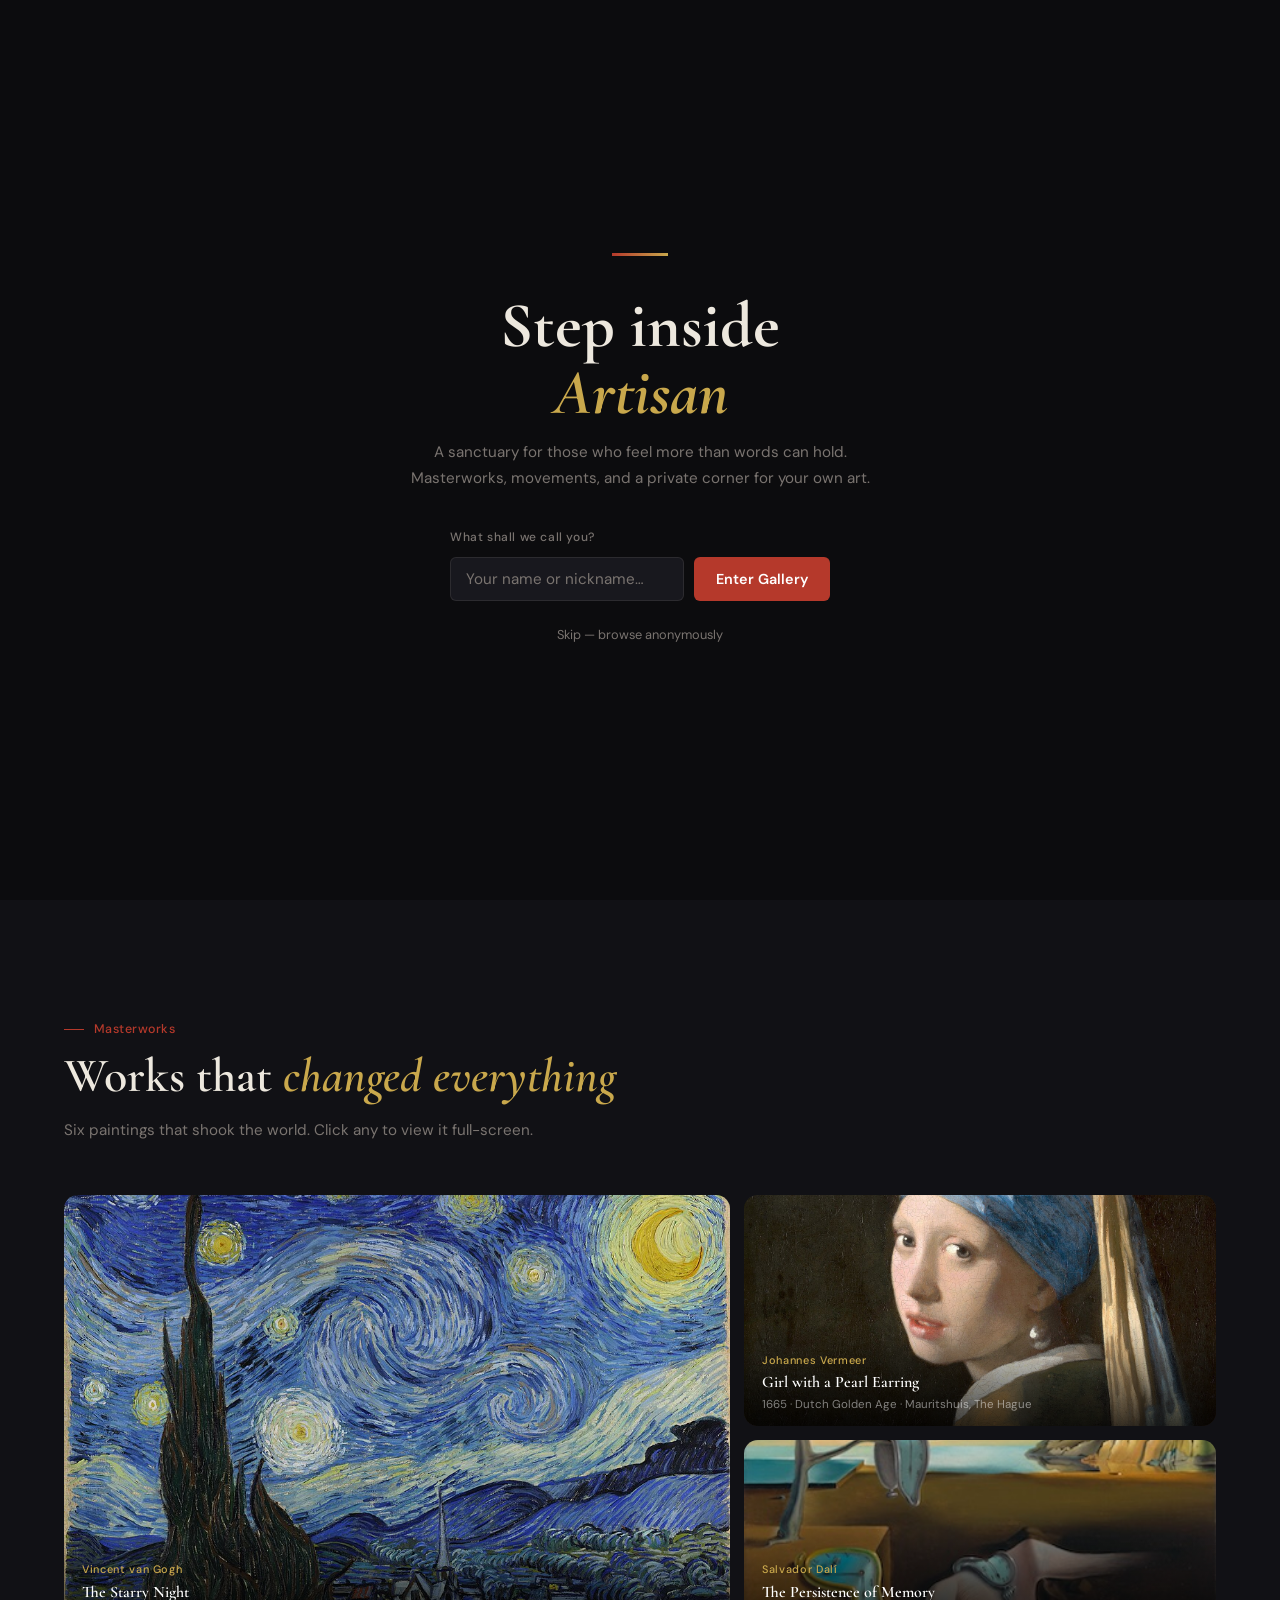
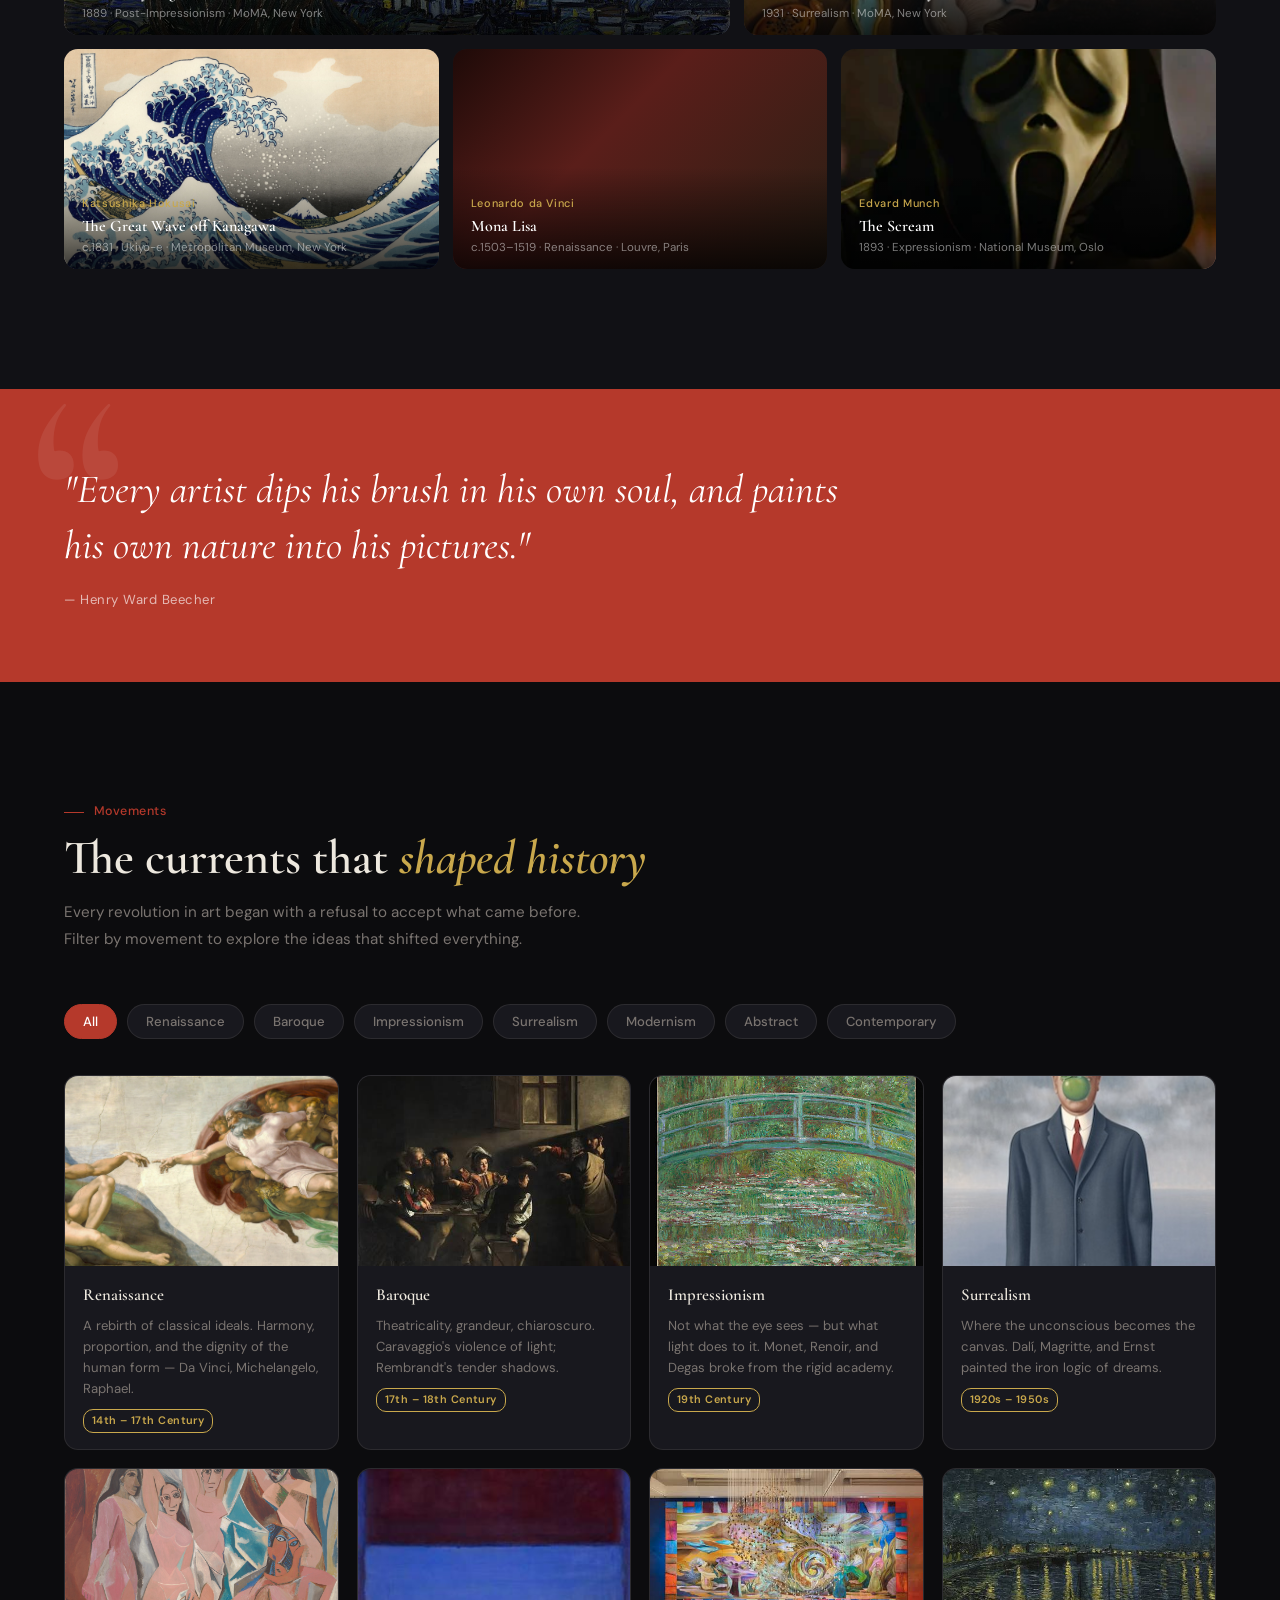
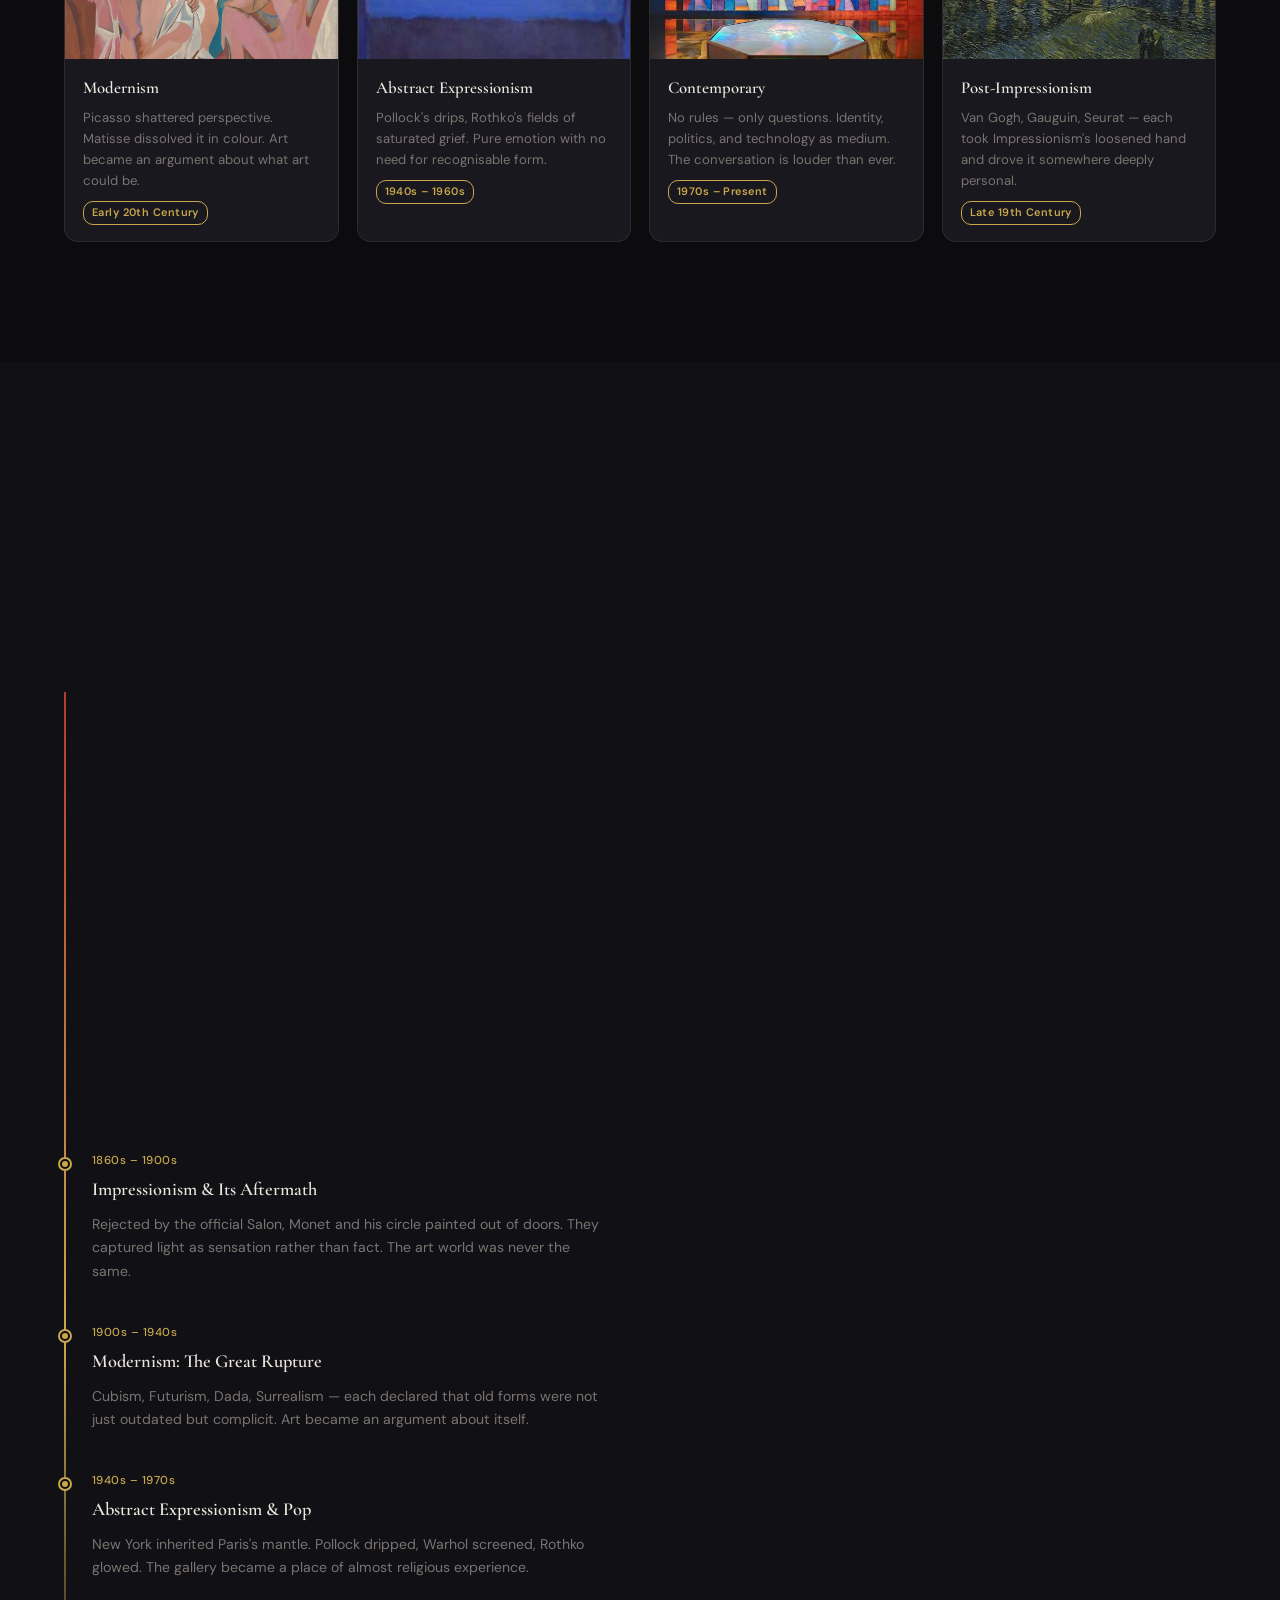
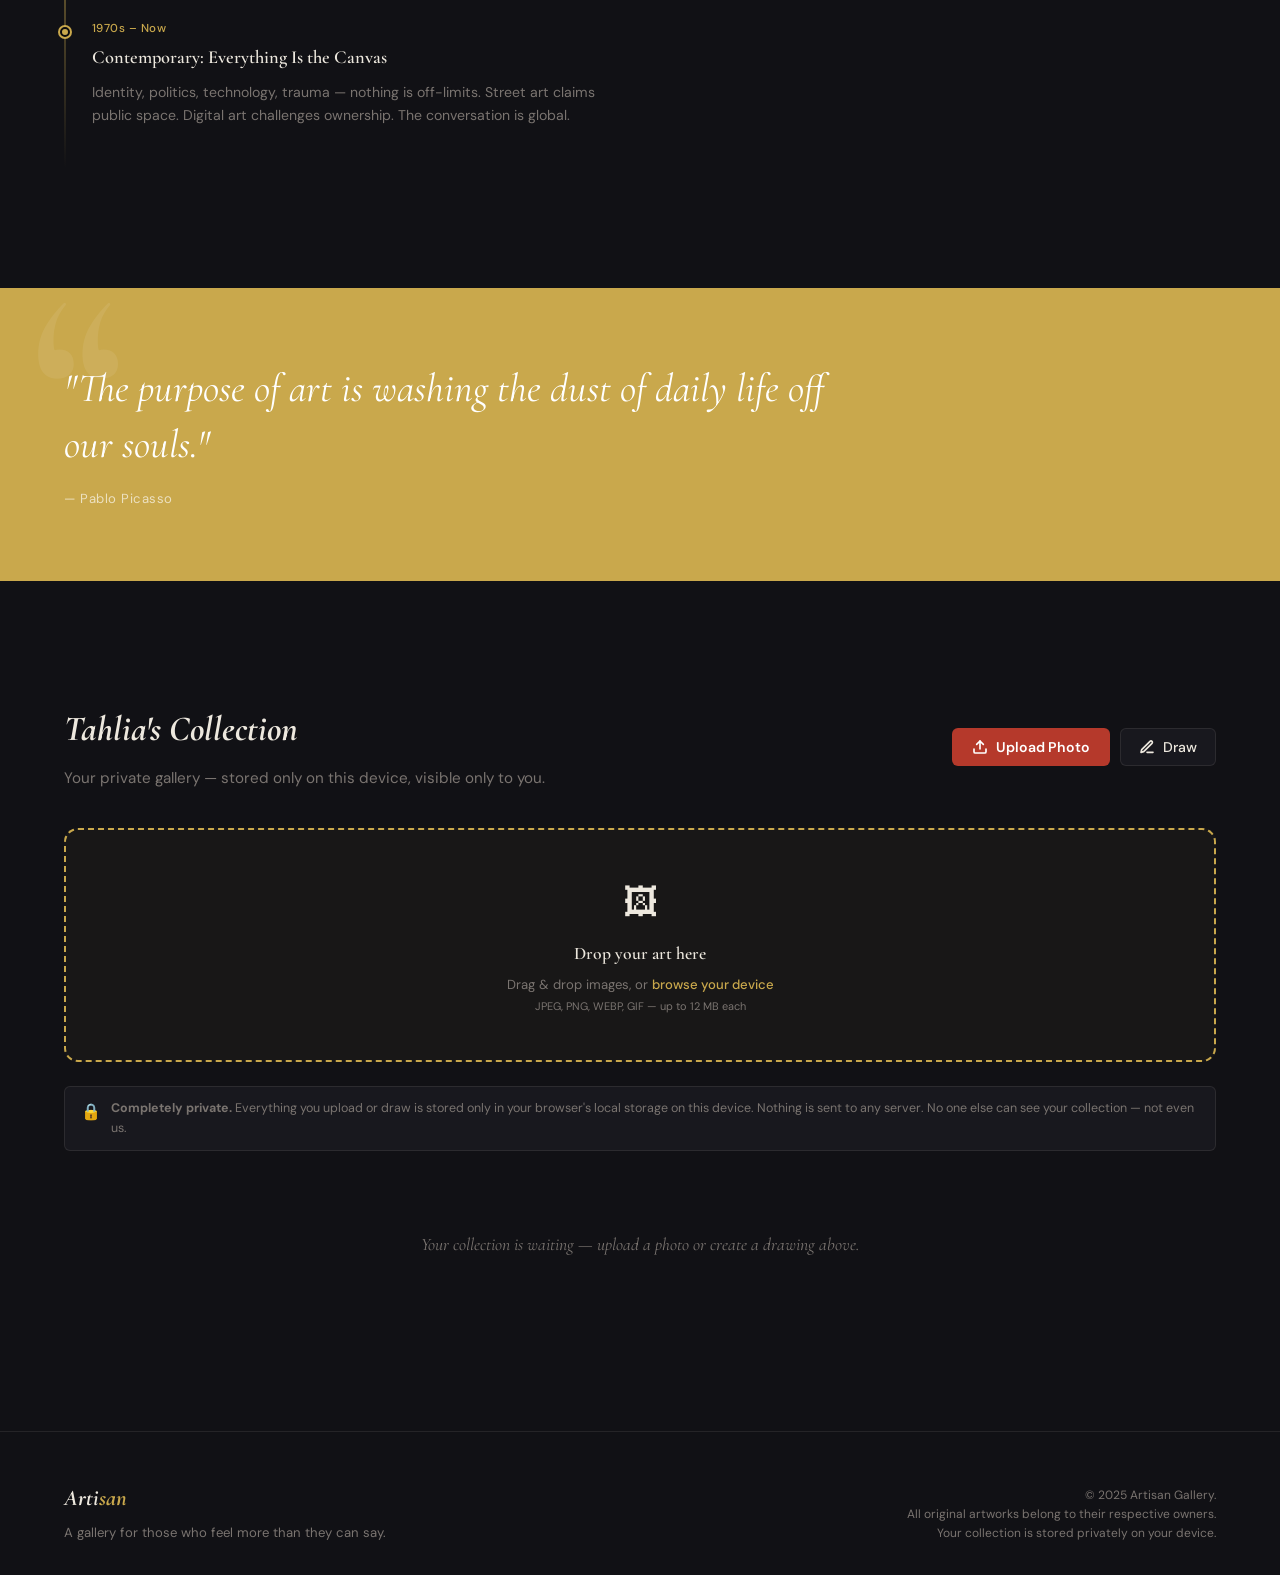
==== pages/art_page.html @ f43aa40f "Initial commit" ====
<!DOCTYPE html>
<html lang="en">
<head>
  <meta charset="UTF-8"/>
  <meta name="viewport" content="width=device-width,initial-scale=1,viewport-fit=cover"/>
  <title>Artisan — A Gallery for the Devoted</title>
  <meta name="description" content="A curated space for art lovers. Explore centuries of masterworks, art movements, and build your own private collection."/>
  <link rel="icon" href="data:image/svg+xml,<svg xmlns='http://www.w3.org/2000/svg' viewBox='0 0 100 100'><text y='.9em' font-size='90'>🎨</text></svg>"/>

  <!-- Active theme (swapped by JS; dark is default) -->
  <link id="theme-link" rel="stylesheet" href="../styles/art_page/dark.css"/>
  <!-- Base styles always last so theme vars are available -->
  <link rel="stylesheet" href="../styles/art_page/base.css"/>

  <!-- Scroll-reveal helper -->
  <style>
    .anim{opacity:0;transform:translateY(20px);transition:opacity .6s cubic-bezier(.4,0,.2,1),transform .6s cubic-bezier(.4,0,.2,1)}
    .anim.vis{opacity:1;transform:none}
    .anim-d1{transition-delay:.1s}.anim-d2{transition-delay:.2s}.anim-d3{transition-delay:.3s}
    .anim-d4{transition-delay:.4s}.anim-d5{transition-delay:.5s}
    /* Theme button shared across nav & mobile */
    #theme-bar,.mob-theme-bar{display:flex;align-items:center;gap:6px}
  </style>
</head>
<body>

<!-- ═══════════════════════════════════════════════════════
     WELCOME SCREEN
══════════════════════════════════════════════════════════ -->
<div id="welcome-screen" role="dialog" aria-modal="true" aria-label="Welcome">
  <div class="w-inner">
    <span class="w-stroke" aria-hidden="true"></span>
    <h1 class="w-title">Step inside<br><i>Artisan</i></h1>
    <p class="w-sub">
      A sanctuary for those who feel more than words can hold.<br>
      Masterworks, movements, and a private corner for your own art.
    </p>
    <span class="w-label" id="name-lbl">What shall we call you?</span>
    <div class="w-row">
      <input id="w-input" class="w-input" type="text"
             placeholder="Your name or nickname…"
             maxlength="40" autocomplete="off" spellcheck="false"
             aria-labelledby="name-lbl"/>
      <button id="w-enter" class="w-enter">Enter Gallery</button>
    </div>
    <button id="w-skip" class="w-skip">Skip — browse anonymously</button>
  </div>
</div>

<!-- ═══════════════════════════════════════════════════════
     NAVIGATION
══════════════════════════════════════════════════════════ -->
<nav id="nav" aria-label="Main navigation">
  <a href="#hero" class="nav-brand">Arti<b>san</b></a>

  <ul class="nav-links">
    <li><a href="#masterworks">Masterworks</a></li>
    <li><a href="#movements">Movements</a></li>
    <li><a href="#timeline">History</a></li>
    <li><a href="#collection">My Collection</a></li>
  </ul>

  <!-- Theme dots — desktop -->
  <div id="theme-bar" class="theme-bar-desktop" role="group" aria-label="Choose colour theme">
    <button class="theme-btn on" data-theme="dark"  title="Dark Classic"      aria-label="Dark theme"></button>
    <button class="theme-btn"    data-theme="light"  title="Parchment Light"   aria-label="Light theme"></button>
    <button class="theme-btn"    data-theme="pink"   title="Rose &amp; Plum"   aria-label="Pink theme"></button>
    <button class="theme-btn"    data-theme="mix"    title="Festival Mix"      aria-label="Mix theme"></button>
  </div>

  <button class="nav-burger" id="nav-burger" aria-label="Open menu" aria-expanded="false">
    <span></span><span></span><span></span>
  </button>
</nav>

<!-- Mobile fullscreen menu -->
<ul id="mob-menu" role="menu" aria-label="Mobile navigation">
  <button id="mob-close" aria-label="Close menu">✕</button>
  <li><a href="#masterworks">Masterworks</a></li>
  <li><a href="#movements">Movements</a></li>
  <li><a href="#timeline">History</a></li>
  <li><a href="#collection">My Collection</a></li>
  <!-- Theme dots — mobile -->
  <li>
    <div class="mob-theme-bar" role="group" aria-label="Colour theme" style="gap:12px;justify-content:center;margin-top:8px">
      <button class="theme-btn on" data-mob-theme="dark"  title="Dark"   aria-label="Dark theme"></button>
      <button class="theme-btn"    data-mob-theme="light"  title="Light"  aria-label="Light theme"></button>
      <button class="theme-btn"    data-mob-theme="pink"   title="Pink"   aria-label="Pink theme"></button>
      <button class="theme-btn"    data-mob-theme="mix"    title="Mix"    aria-label="Mix theme"></button>
    </div>
  </li>
</ul>

<!-- ═══════════════════════════════════════════════════════
     HERO
══════════════════════════════════════════════════════════ -->
<section id="hero" aria-label="Welcome hero">
  <div class="hero-bg" aria-hidden="true"></div>

  <div class="hero-left">
    <p class="hero-tag">The Gallery is Open</p>
    <h2 class="hero-h1">
      Art is not
      what you see —
      <em>it's what you make others feel.</em>
    </h2>
    <p class="hero-body">
      From the smoky studios of the Renaissance to the electric canvases
      of today — Artisan holds the works that changed everything,
      and a private space for the art that changes <em>you</em>.
    </p>
    <div class="hero-actions">
      <a href="#masterworks" class="btn-pri">Explore Masterworks</a>
      <a href="#collection"  class="btn-sec">Open My Collection</a>
    </div>
  </div>

  <!-- Stacked floating frames -->
  <div class="hero-right" aria-hidden="true">
    <div class="frame f1">
      <img class="frame-img"
           src="../images/art_section/starry_night.jpg"
           alt="The Starry Night"
           onerror="this.outerHTML='<div class=\'frame-img ph-1\'><span style=\'color:rgba(255,255,255,.3);font-family:serif;font-style:italic;font-size:.9rem;padding:16px;text-align:center\'>The Starry Night<br>Van Gogh · 1889</span></div>'">
    </div>
    <div class="frame f2">
      <img class="frame-img"
           src="../images/art_section/girl_pearl_earring.jpg"
           alt="Girl with a Pearl Earring"
           onerror="this.outerHTML='<div class=\'frame-img ph-2\'><span style=\'color:rgba(255,255,255,.3);font-family:serif;font-style:italic;font-size:.85rem;padding:14px;text-align:center\'>Girl with a Pearl Earring<br>Vermeer · 1665</span></div>'">
    </div>
    <div class="frame f3">
      <img class="frame-img"
           src="../images/art_section/great_wave.jpg"
           alt="The Great Wave"
           onerror="this.outerHTML='<div class=\'frame-img ph-4\'><span style=\'color:rgba(255,255,255,.3);font-family:serif;font-style:italic;font-size:.82rem;padding:12px;text-align:center\'>The Great Wave<br>Hokusai · 1831</span></div>'">
    </div>
  </div>
</section>

<!-- ═══════════════════════════════════════════════════════
     MASTERWORKS
══════════════════════════════════════════════════════════ -->
<section id="masterworks" class="sect sect-alt" aria-label="Masterworks gallery">
  <div class="sect-header anim">
    <p class="sect-kicker">Masterworks</p>
    <h2 class="sect-h">Works that <em>changed everything</em></h2>
    <p class="sect-body">
      Six paintings that shook the world. Click any to view it full-screen.
    </p>
  </div>

  <div class="mw-grid">

    <!-- 1 — large -->
    <article class="mw-card anim" tabindex="0" aria-label="The Starry Night">
      <img class="mw-img" src="../images/art_section/starry_night.jpg" alt="The Starry Night — Van Gogh"
           onerror="this.className='mw-img ph-1';this.src='[data-uri]'">
      <div class="mw-ph ph-1" style="display:none"></div>
      <div class="mw-veil">
        <p class="mw-artist">Vincent van Gogh</p>
        <h3 class="mw-title">The Starry Night</h3>
        <p class="mw-year">1889 · Post-Impressionism · MoMA, New York</p>
      </div>
    </article>

    <!-- 2 -->
    <article class="mw-card anim anim-d1" tabindex="0" aria-label="Girl with a Pearl Earring">
      <img class="mw-img" src="../images/art_section/girl_pearl_earring.jpg" alt="Girl with a Pearl Earring — Vermeer"
           onerror="this.className='mw-img ph-2';this.src='[data-uri]'">
      <div class="mw-veil">
        <p class="mw-artist">Johannes Vermeer</p>
        <h3 class="mw-title">Girl with a Pearl Earring</h3>
        <p class="mw-year">1665 · Dutch Golden Age · Mauritshuis, The Hague</p>
      </div>
    </article>

    <!-- 3 -->
    <article class="mw-card anim anim-d2" tabindex="0" aria-label="The Persistence of Memory">
      <img class="mw-img" src="../images/art_section/persistence_of_memory.jpg" alt="The Persistence of Memory — Dalí"
           onerror="this.className='mw-img ph-3';this.src='[data-uri]'">
      <div class="mw-veil">
        <p class="mw-artist">Salvador Dalí</p>
        <h3 class="mw-title">The Persistence of Memory</h3>
        <p class="mw-year">1931 · Surrealism · MoMA, New York</p>
      </div>
    </article>

    <!-- 4 -->
    <article class="mw-card anim anim-d1" tabindex="0" aria-label="The Great Wave">
      <img class="mw-img" src="../images/art_section/great_wave.jpg" alt="The Great Wave off Kanagawa — Hokusai"
           onerror="this.className='mw-img ph-4';this.src='[data-uri]'">
      <div class="mw-veil">
        <p class="mw-artist">Katsushika Hokusai</p>
        <h3 class="mw-title">The Great Wave off Kanagawa</h3>
        <p class="mw-year">c.1831 · Ukiyo-e · Metropolitan Museum, New York</p>
      </div>
    </article>

    <!-- 5 -->
    <article class="mw-card anim anim-d2" tabindex="0" aria-label="Mona Lisa">
      <img class="mw-img" src="../images/art_section/mona_lisa.jpg" alt="Mona Lisa — Leonardo da Vinci"
           onerror="this.className='mw-img ph-5';this.src='[data-uri]'">
      <div class="mw-veil">
        <p class="mw-artist">Leonardo da Vinci</p>
        <h3 class="mw-title">Mona Lisa</h3>
        <p class="mw-year">c.1503–1519 · Renaissance · Louvre, Paris</p>
      </div>
    </article>

    <!-- 6 -->
    <article class="mw-card anim anim-d3" tabindex="0" aria-label="The Scream">
      <img class="mw-img" src="../images/art_section/the_scream.jpg" alt="The Scream — Edvard Munch"
           onerror="this.className='mw-img ph-6';this.src='[data-uri]'">
      <div class="mw-veil">
        <p class="mw-artist">Edvard Munch</p>
        <h3 class="mw-title">The Scream</h3>
        <p class="mw-year">1893 · Expressionism · National Museum, Oslo</p>
      </div>
    </article>

  </div>
</section>

<!-- ═══════════════════════════════════════════════════════
     QUOTE BAND 1
══════════════════════════════════════════════════════════ -->
<div class="quote-band" aria-label="Quote">
  <blockquote class="quote-text anim">
    "Every artist dips his brush in his own soul, and paints his own nature into his pictures."
  </blockquote>
  <p class="quote-attr anim anim-d1">— Henry Ward Beecher</p>
</div>

<!-- ═══════════════════════════════════════════════════════
     ART MOVEMENTS
══════════════════════════════════════════════════════════ -->
<section id="movements" class="sect" aria-label="Art Movements">
  <div class="sect-header anim">
    <p class="sect-kicker">Movements</p>
    <h2 class="sect-h">The currents that <em>shaped history</em></h2>
    <p class="sect-body">
      Every revolution in art began with a refusal to accept what came before.
      Filter by movement to explore the ideas that shifted everything.
    </p>
  </div>

  <div class="pills" role="group" aria-label="Filter by movement">
    <button class="pill on" data-mv="all">All</button>
    <button class="pill" data-mv="renaissance">Renaissance</button>
    <button class="pill" data-mv="baroque">Baroque</button>
    <button class="pill" data-mv="impressionism">Impressionism</button>
    <button class="pill" data-mv="surrealism">Surrealism</button>
    <button class="pill" data-mv="modernism">Modernism</button>
    <button class="pill" data-mv="abstract">Abstract</button>
    <button class="pill" data-mv="contemporary">Contemporary</button>
  </div>

  <div class="mv-grid">

    <article class="mv-card anim" data-mv="renaissance">
      <img class="mv-img" src="../images/art_section/renaissance_sample.jpg" alt="Renaissance art"
           onerror="this.style.cssText='height:190px;display:block;background:linear-gradient(135deg,#2a1f14,#9a7a5a)'">
      <div class="mv-body">
        <h3 class="mv-name">Renaissance</h3>
        <p class="mv-desc">A rebirth of classical ideals. Harmony, proportion, and the dignity of the human form — Da Vinci, Michelangelo, Raphael.</p>
        <span class="mv-era">14th – 17th Century</span>
      </div>
    </article>

    <article class="mv-card anim anim-d1" data-mv="baroque">
      <img class="mv-img" src="../images/art_section/baroque_sample.jpg" alt="Baroque art"
           onerror="this.style.cssText='height:190px;display:block;background:linear-gradient(135deg,#1a0a00,#7a4a1a)'">
      <div class="mv-body">
        <h3 class="mv-name">Baroque</h3>
        <p class="mv-desc">Theatricality, grandeur, chiaroscuro. Caravaggio's violence of light; Rembrandt's tender shadows.</p>
        <span class="mv-era">17th – 18th Century</span>
      </div>
    </article>

    <article class="mv-card anim anim-d2" data-mv="impressionism">
      <img class="mv-img" src="../images/art_section/impressionism_sample.jpg" alt="Impressionism"
           onerror="this.style.cssText='height:190px;display:block;background:linear-gradient(135deg,#1a2a3a,#4a8a9a)'">
      <div class="mv-body">
        <h3 class="mv-name">Impressionism</h3>
        <p class="mv-desc">Not what the eye sees — but what light does to it. Monet, Renoir, and Degas broke from the rigid academy.</p>
        <span class="mv-era">19th Century</span>
      </div>
    </article>

    <article class="mv-card anim anim-d3" data-mv="surrealism">
      <img class="mv-img" src="../images/art_section/surrealism_sample.jpg" alt="Surrealism"
           onerror="this.style.cssText='height:190px;display:block;background:linear-gradient(135deg,#0a1a2a,#6a3a1a)'">
      <div class="mv-body">
        <h3 class="mv-name">Surrealism</h3>
        <p class="mv-desc">Where the unconscious becomes the canvas. Dalí, Magritte, and Ernst painted the iron logic of dreams.</p>
        <span class="mv-era">1920s – 1950s</span>
      </div>
    </article>

    <article class="mv-card anim" data-mv="modernism">
      <img class="mv-img" src="../images/art_section/modernism_sample.jpg" alt="Modernism"
           onerror="this.style.cssText='height:190px;display:block;background:linear-gradient(135deg,#1a1a2a,#5a5a8a)'">
      <div class="mv-body">
        <h3 class="mv-name">Modernism</h3>
        <p class="mv-desc">Picasso shattered perspective. Matisse dissolved it in colour. Art became an argument about what art could be.</p>
        <span class="mv-era">Early 20th Century</span>
      </div>
    </article>

    <article class="mv-card anim anim-d1" data-mv="abstract">
      <img class="mv-img" src="../images/art_section/abstract_sample.jpg" alt="Abstract Expressionism"
           onerror="this.style.cssText='height:190px;display:block;background:linear-gradient(135deg,#1a0a0a,#8a1a1a,#d44a0a)'">
      <div class="mv-body">
        <h3 class="mv-name">Abstract Expressionism</h3>
        <p class="mv-desc">Pollock's drips, Rothko's fields of saturated grief. Pure emotion with no need for recognisable form.</p>
        <span class="mv-era">1940s – 1960s</span>
      </div>
    </article>

    <article class="mv-card anim anim-d2" data-mv="contemporary">
      <img class="mv-img" src="../images/art_section/contemporary_sample.jpg" alt="Contemporary art"
           onerror="this.style.cssText='height:190px;display:block;background:linear-gradient(135deg,#0a0a1a,#2a4a6a,#4aaa8a)'">
      <div class="mv-body">
        <h3 class="mv-name">Contemporary</h3>
        <p class="mv-desc">No rules — only questions. Identity, politics, and technology as medium. The conversation is louder than ever.</p>
        <span class="mv-era">1970s – Present</span>
      </div>
    </article>

    <article class="mv-card anim anim-d3" data-mv="impressionism">
      <img class="mv-img" src="../images/art_section/postimpressionism_sample.jpg" alt="Post-Impressionism"
           onerror="this.style.cssText='height:190px;display:block;background:linear-gradient(135deg,#1a2a0a,#5a8a2a,#d4a020)'">
      <div class="mv-body">
        <h3 class="mv-name">Post-Impressionism</h3>
        <p class="mv-desc">Van Gogh, Gauguin, Seurat — each took Impressionism's loosened hand and drove it somewhere deeply personal.</p>
        <span class="mv-era">Late 19th Century</span>
      </div>
    </article>

  </div>
</section>

<!-- ═══════════════════════════════════════════════════════
     TIMELINE
══════════════════════════════════════════════════════════ -->
<section id="timeline" class="sect sect-alt" aria-label="Art History Timeline">
  <div class="sect-header anim">
    <p class="sect-kicker">History</p>
    <h2 class="sect-h">A thread through <em>time</em></h2>
    <p class="sect-body">From cave walls to digital canvases — humanity has always needed to mark its moment.</p>
  </div>

  <div class="tl" role="list">
    <div class="tl-item anim" role="listitem">
      <p class="tl-era">40,000 BCE</p>
      <h3 class="tl-name">Cave Art &amp; Prehistoric Expression</h3>
      <p class="tl-desc">The first artists pressed ochre-stained hands against limestone at Chauvet and Altamira — not decoration, but testimony: <em>we were here, we saw, we felt</em>.</p>
    </div>
    <div class="tl-item anim anim-d1" role="listitem">
      <p class="tl-era">1300s – 1600s</p>
      <h3 class="tl-name">The Renaissance</h3>
      <p class="tl-desc">Italy rediscovered the classical world and married it to Christian devotion. Perspective was invented. The human body became sacred subject matter. Genius became a category.</p>
    </div>
    <div class="tl-item anim anim-d2" role="listitem">
      <p class="tl-era">1600s – 1700s</p>
      <h3 class="tl-name">Baroque &amp; the Age of Drama</h3>
      <p class="tl-desc">Caravaggio painted saints as peasants, lit from within by a terrifying grace. Art became theatre — shadow was as important as light.</p>
    </div>
    <div class="tl-item anim anim-d1" role="listitem">
      <p class="tl-era">1860s – 1900s</p>
      <h3 class="tl-name">Impressionism &amp; Its Aftermath</h3>
      <p class="tl-desc">Rejected by the official Salon, Monet and his circle painted out of doors. They captured light as sensation rather than fact. The art world was never the same.</p>
    </div>
    <div class="tl-item anim anim-d2" role="listitem">
      <p class="tl-era">1900s – 1940s</p>
      <h3 class="tl-name">Modernism: The Great Rupture</h3>
      <p class="tl-desc">Cubism, Futurism, Dada, Surrealism — each declared that old forms were not just outdated but complicit. Art became an argument about itself.</p>
    </div>
    <div class="tl-item anim anim-d1" role="listitem">
      <p class="tl-era">1940s – 1970s</p>
      <h3 class="tl-name">Abstract Expressionism &amp; Pop</h3>
      <p class="tl-desc">New York inherited Paris's mantle. Pollock dripped, Warhol screened, Rothko glowed. The gallery became a place of almost religious experience.</p>
    </div>
    <div class="tl-item anim anim-d2" role="listitem">
      <p class="tl-era">1970s – Now</p>
      <h3 class="tl-name">Contemporary: Everything Is the Canvas</h3>
      <p class="tl-desc">Identity, politics, technology, trauma — nothing is off-limits. Street art claims public space. Digital art challenges ownership. The conversation is global.</p>
    </div>
  </div>
</section>

<!-- ═══════════════════════════════════════════════════════
     QUOTE BAND 2
══════════════════════════════════════════════════════════ -->
<div class="quote-band" style="--accent:var(--accent2)" aria-label="Quote">
  <blockquote class="quote-text anim">
    "The purpose of art is washing the dust of daily life off our souls."
  </blockquote>
  <p class="quote-attr anim anim-d1">— Pablo Picasso</p>
</div>

<!-- ═══════════════════════════════════════════════════════
     TAHLIA'S COLLECTION
══════════════════════════════════════════════════════════ -->
<section id="collection" class="sect" aria-label="Personal art collection">

  <div class="coll-topbar">
    <div class="coll-name-wrap">
      <!-- click to rename -->
      <h2 class="coll-name js-coll-name" id="coll-name-display" tabindex="0"
          role="button" aria-label="Click to rename your collection">
        Tahlia's Collection
        <span class="edit-icon" aria-hidden="true">✏</span>
      </h2>
      <!-- rename form (hidden by default) -->
      <form id="coll-rename-form" aria-label="Rename collection" onsubmit="return false">
        <input id="coll-rename-input" type="text" maxlength="50"
               placeholder="New collection name…" aria-label="Collection name"/>
        <button type="button" id="coll-rename-save" class="btn-rename-save">Save</button>
      </form>
      <p class="sect-body" style="margin-top:8px">
        Your private gallery — stored only on this device, visible only to you.
      </p>
    </div>

    <div class="coll-actions">
      <button id="btn-upload-art" class="btn-upload-art" aria-label="Upload artwork">
        <svg width="16" height="16" viewBox="0 0 24 24" fill="none" stroke="currentColor"
             stroke-width="2.5" stroke-linecap="round" stroke-linejoin="round" aria-hidden="true">
          <path d="M21 15v4a2 2 0 01-2 2H5a2 2 0 01-2-2v-4"/>
          <polyline points="17 8 12 3 7 8"/><line x1="12" y1="3" x2="12" y2="15"/>
        </svg>
        Upload Photo
      </button>
      <button id="btn-open-draw" class="btn-draw-open" aria-label="Open drawing studio">
        <svg width="16" height="16" viewBox="0 0 24 24" fill="none" stroke="currentColor"
             stroke-width="2.5" stroke-linecap="round" stroke-linejoin="round" aria-hidden="true">
          <path d="M12 20h9"/><path d="M16.5 3.5a2.121 2.121 0 013 3L7 19l-4 1 1-4L16.5 3.5z"/>
        </svg>
        Draw
      </button>
    </div>
  </div>

  <!-- Hidden file input -->
  <input type="file" id="file-input" accept="image/*" multiple aria-label="Select image files"/>

  <!-- Drop zone -->
  <div id="drop-zone" role="button" tabindex="0" aria-label="Upload artwork by clicking or dragging">
    <div class="dz-icon" aria-hidden="true">🖼</div>
    <p class="dz-title">Drop your art here</p>
    <p class="dz-sub">
      Drag &amp; drop images, or <span tabindex="0" role="button" onclick="document.getElementById('file-input').click()">browse your device</span><br>
      <small>JPEG, PNG, WEBP, GIF — up to 12 MB each</small>
    </p>
  </div>

  <!-- Privacy disclaimer -->
  <p class="disclaimer" role="note">
    <span class="disc-icon" aria-hidden="true">🔒</span>
    <span>
      <strong>Completely private.</strong> Everything you upload or draw is stored only in your browser's local storage
      on this device. Nothing is sent to any server. No one else can see your collection — not even us.
    </span>
  </p>

  <!-- The collection grid -->
  <div class="coll-grid" id="coll-grid" aria-live="polite" aria-label="Your collection"></div>

</section>

<!-- ═══════════════════════════════════════════════════════
     DRAW STUDIO MODAL
══════════════════════════════════════════════════════════ -->
<div id="draw-modal" role="dialog" aria-modal="true" aria-label="Drawing Studio">
  <div class="draw-wrap">

    <div class="draw-header">
      <span class="draw-title">Draw Studio ✦</span>

      <div class="draw-tools" role="toolbar" aria-label="Drawing tools">

        <!-- Tool buttons -->
        <button class="tool-btn on" data-tool="pen"    title="Pen">Pen</button>
        <button class="tool-btn"    data-tool="eraser" title="Eraser">Eraser</button>
        <button class="tool-btn"    data-tool="fill"   title="Flood fill">Fill</button>

        <div class="tool-sep" aria-hidden="true"></div>

        <!-- Colour swatches -->
        <div class="color-picker-wrap" role="group" aria-label="Brush colour">
          <button class="color-dot on" data-color="#ffffff" style="background:#ffffff" title="White"  aria-label="White"></button>
          <button class="color-dot"    data-color="#ff5e5e" style="background:#ff5e5e" title="Red"    aria-label="Red"></button>
          <button class="color-dot"    data-color="#ffe44d" style="background:#ffe44d" title="Yellow" aria-label="Yellow"></button>
          <button class="color-dot"    data-color="#4ecdc4" style="background:#4ecdc4" title="Teal"   aria-label="Teal"></button>
          <button class="color-dot"    data-color="#74b9ff" style="background:#74b9ff" title="Blue"   aria-label="Blue"></button>
          <button class="color-dot"    data-color="#fd79a8" style="background:#fd79a8" title="Pink"   aria-label="Pink"></button>
          <button class="color-dot"    data-color="#55efc4" style="background:#55efc4" title="Mint"   aria-label="Mint"></button>
          <button class="color-dot"    data-color="#1a1a22" style="background:#1a1a22;border:1px solid rgba(255,255,255,.2)" title="Dark" aria-label="Dark"></button>
          <!-- custom colour -->
          <label title="Pick any colour" aria-label="Custom colour">
            <input type="color" id="brush-color" value="#ffffff" aria-label="Custom colour picker"/>
          </label>
        </div>

        <div class="tool-sep" aria-hidden="true"></div>

        <!-- Size -->
        <div class="size-wrap">
          <label for="brush-size">Size</label>
          <input type="range" id="brush-size" min="1" max="60" value="6" aria-label="Brush size"/>
        </div>

        <!-- Opacity -->
        <div class="opacity-wrap">
          <label for="brush-opacity">Opacity</label>
          <input type="range" id="brush-opacity" min="0.05" max="1" step="0.05" value="1" aria-label="Brush opacity"/>
        </div>

      </div>
    </div>

    <!-- Canvas -->
    <div class="draw-canvas-area">
      <canvas id="draw-canvas" aria-label="Drawing canvas"></canvas>
    </div>

    <!-- Footer -->
    <div class="draw-footer">
      <div class="draw-footer-left">
        <input type="text" id="draw-name-input" placeholder="Name your artwork…" maxlength="60" aria-label="Artwork name"/>
        <button id="draw-clear" class="btn-draw-clear">Clear Canvas</button>
      </div>
      <button id="draw-cancel" class="btn-draw-cancel">Discard</button>
      <button id="draw-save"   class="btn-draw-save">Save to Collection</button>
    </div>

  </div>
</div>

<!-- ═══════════════════════════════════════════════════════
     LIGHTBOX
══════════════════════════════════════════════════════════ -->
<div id="lightbox" role="dialog" aria-modal="true" aria-label="Artwork viewer">
  <button id="lb-close" aria-label="Close viewer">✕</button>
  <img id="lb-img" src="" alt="Enlarged artwork"/>
  <p id="lb-caption"></p>
</div>

<!-- ═══════════════════════════════════════════════════════
     FOOTER
══════════════════════════════════════════════════════════ -->
<footer id="footer">
  <div>
    <p class="footer-brand">Arti<b>san</b></p>
    <p class="footer-tagline">A gallery for those who feel more than they can say.</p>
  </div>
  <p class="footer-copy">
    &copy; 2025 Artisan Gallery.<br>
    All original artworks belong to their respective owners.<br>
    Your collection is stored privately on your device.
  </p>
</footer>

<!-- Toast -->
<div id="toast" role="status" aria-live="polite"></div>

<!-- Scripts -->
<script src="../scripts/art_page.js"></script>
</body>
</html>
---- styles/art_page/dark.css ----
/* ═══════════════════════════════════════════════════════════
   ARTISAN — dark.css   (Dark Classic — default)
═══════════════════════════════════════════════════════════ */
:root{
  --bg:             #0c0c0e;
  --bg-alt:         #111115;
  --bg-card:        #18181e;
  --text:           #ede8de;
  --text-muted:     #7a7470;
  --accent:         #b5392b;
  --accent2:        #c9a84c;
  --border:         rgba(237,232,222,.09);
  --nav-bg:         rgba(12,12,14,.82);
  --hero-bg:        radial-gradient(ellipse 55% 70% at 75% 50%,rgba(181,57,43,.14) 0%,transparent 60%),
                    radial-gradient(ellipse 35% 50% at 20% 60%,rgba(74,111,165,.12) 0%,transparent 55%),
                    radial-gradient(ellipse 40% 35% at 50% 15%,rgba(201,168,76,.08) 0%,transparent 50%);
  --frame-shadow:   0 24px 72px rgba(0,0,0,.7);
  --card-shadow:    rgba(0,0,0,.5);
  --shadow-accent:  rgba(181,57,43,.3);
  --drop-bg:        rgba(201,168,76,.04);
  --drop-bg-hover:  rgba(201,168,76,.09);
}
---- styles/art_page/base.css ----
/* ═══════════════════════════════════════════════════════════
   ARTISAN — base.css
   Structure, layout, typography scale, components.
   All colours come from the active theme file via CSS vars.
═══════════════════════════════════════════════════════════ */

@import url('https://fonts.googleapis.com/css2?family=Cormorant+Garamond:ital,wght@0,300;0,400;0,600;0,700;1,300;1,400;1,600;1,700&family=DM+Sans:wght@300;400;500;600&display=swap');

/* ─── RESET ────────────────────────────────────────────── */
*,*::before,*::after{box-sizing:border-box;margin:0;padding:0}
html{scroll-behavior:smooth;-webkit-text-size-adjust:100%}
body{
  font-family:var(--f-body);
  font-size:16px;
  line-height:1.6;
  background:var(--bg);
  color:var(--text);
  overflow-x:hidden;
  transition:background .4s ease,color .4s ease;
}
img{display:block;max-width:100%}
button{cursor:pointer;border:none;background:none;font-family:var(--f-body)}
a{color:inherit;text-decoration:none}
::-webkit-scrollbar{width:5px}
::-webkit-scrollbar-track{background:var(--bg-alt)}
::-webkit-scrollbar-thumb{background:var(--accent);border-radius:3px}
:focus-visible{outline:2px solid var(--accent);outline-offset:3px}

/* ─── DESIGN TOKENS (structure only) ───────────────────── */
:root{
  --f-display:'Cormorant Garamond',Georgia,serif;
  --f-body:'DM Sans',system-ui,sans-serif;
  --nav-h:64px;
  --radius:6px;
  --radius-lg:14px;
  --ease:cubic-bezier(.4,0,.2,1);
  --speed:.35s;
}

/* ─── WELCOME SCREEN ────────────────────────────────────── */
#welcome-screen{
  position:fixed;inset:0;z-index:9999;
  background:var(--bg);
  display:flex;align-items:center;justify-content:center;
  padding:24px;
  transition:opacity .7s var(--ease),transform .7s var(--ease);
}
#welcome-screen.out{opacity:0;transform:scale(1.05);pointer-events:none}

.w-inner{
  max-width:500px;width:100%;
  text-align:center;
}
.w-stroke{
  display:block;width:56px;height:3px;
  background:linear-gradient(90deg,var(--accent),var(--accent2));
  margin:0 auto 36px;
  transform:scaleX(0);transform-origin:left;
  animation:stroke .9s var(--ease) .2s forwards;
}
@keyframes stroke{to{transform:scaleX(1)}}

.w-title{
  font-family:var(--f-display);
  font-size:clamp(2.6rem,7vw,4rem);
  font-weight:700;
  line-height:1.05;
  color:var(--text);
  margin-bottom:14px;
}
.w-title i{font-style:italic;color:var(--accent2)}
.w-sub{
  font-size:.95rem;color:var(--text-muted);
  line-height:1.7;margin-bottom:36px;
}
.w-label{
  font-size:.75rem;font-weight:500;
  color:var(--text-muted);
  letter-spacing:.05em;
  display:block;margin-bottom:10px;text-align:left;
  max-width:380px;margin-left:auto;margin-right:auto;
}
.w-row{display:flex;gap:10px;max-width:380px;margin:0 auto 20px}
.w-input{
  flex:1;
  background:var(--bg-card);
  border:1.5px solid var(--border);
  border-radius:var(--radius);
  color:var(--text);
  font-family:var(--f-body);
  font-size:.95rem;
  padding:11px 15px;
  outline:none;
  transition:border-color var(--speed);
}
.w-input::placeholder{color:var(--text-muted)}
.w-input:focus{border-color:var(--accent)}
.w-enter{
  background:var(--accent);color:#fff;
  font-size:.9rem;font-weight:600;
  padding:11px 22px;
  border-radius:var(--radius);
  transition:background var(--speed),transform .15s;
  white-space:nowrap;
}
.w-enter:hover{background:var(--accent2);color:var(--bg);transform:translateY(-1px)}
.w-skip{
  font-size:.8rem;color:var(--text-muted);
  background:none;border:none;cursor:pointer;
  border-bottom:1px solid transparent;
  transition:color var(--speed),border-color var(--speed);
}
.w-skip:hover{color:var(--text);border-color:var(--text-muted)}

/* ─── NAV ───────────────────────────────────────────────── */
#nav{
  position:fixed;top:0;left:0;right:0;z-index:800;
  height:var(--nav-h);
  display:flex;align-items:center;
  padding:0 clamp(20px,5vw,64px);
  gap:32px;
  background:var(--nav-bg);
  backdrop-filter:blur(16px);
  -webkit-backdrop-filter:blur(16px);
  border-bottom:1px solid var(--border);
  transition:background var(--speed);
}
.nav-brand{
  font-family:var(--f-display);
  font-size:1.5rem;font-weight:700;font-style:italic;
  color:var(--text);flex-shrink:0;
  letter-spacing:-.01em;
}
.nav-brand b{color:var(--accent2);font-weight:700}
.nav-links{
  display:flex;gap:24px;list-style:none;margin-left:auto;
}
.nav-links a{
  font-size:.83rem;font-weight:500;
  color:var(--text-muted);
  padding-bottom:3px;
  border-bottom:1.5px solid transparent;
  transition:color var(--speed),border-color var(--speed);
}
.nav-links a:hover{color:var(--text);border-color:var(--accent2)}

/* Theme switcher */
#theme-bar{
  display:flex;align-items:center;gap:6px;
  background:var(--bg-card);
  border:1px solid var(--border);
  border-radius:30px;
  padding:5px 8px;
  flex-shrink:0;
}
.theme-btn{
  width:26px;height:26px;border-radius:50%;
  border:2px solid transparent;
  transition:border-color var(--speed),transform .2s;
  flex-shrink:0;
}
.theme-btn:hover{transform:scale(1.15)}
.theme-btn.active{border-color:var(--text)}
.theme-btn[data-theme="dark"]  {background:linear-gradient(135deg,#0d0d0d 50%,#c9a84c)}
.theme-btn[data-theme="light"] {background:linear-gradient(135deg,#f5f0e8 50%,#6b4f3a)}
.theme-btn[data-theme="pink"]  {background:linear-gradient(135deg,#2a0a1e 50%,#e879b4)}
.theme-btn[data-theme="mix"]   {background:linear-gradient(135deg,#1a1a2e 33%,#ff6b6b 66%,#4ecdc4)}

/* Hamburger */
.nav-burger{
  display:none;flex-direction:column;gap:5px;
  padding:4px;margin-left:auto;
}
.nav-burger span{
  display:block;width:22px;height:2px;
  background:var(--text);border-radius:2px;
  transition:transform var(--speed),opacity var(--speed);
}

/* ─── MOBILE MENU ───────────────────────────────────────── */
#mob-menu{
  display:none;position:fixed;inset:0;z-index:700;
  background:var(--bg);
  flex-direction:column;align-items:center;justify-content:center;
  gap:28px;list-style:none;
}
#mob-menu.open{display:flex}
#mob-menu a{
  font-family:var(--f-display);
  font-size:2.2rem;font-weight:600;font-style:italic;
  color:var(--text);transition:color var(--speed);
}
#mob-menu a:hover{color:var(--accent2)}
#mob-close{
  position:absolute;top:20px;right:24px;
  font-size:1.5rem;color:var(--text);
  background:none;border:none;cursor:pointer;
}
#mob-theme{
  display:flex;gap:10px;
}

/* ─── HERO ──────────────────────────────────────────────── */
#hero{
  min-height:100vh;
  display:grid;
  grid-template-columns:1fr 1fr;
  align-items:center;
  padding:calc(var(--nav-h) + 40px) clamp(20px,5vw,64px) 60px;
  gap:48px;
  position:relative;overflow:hidden;
}
.hero-bg{
  position:absolute;inset:0;z-index:0;
  background:var(--hero-bg);
  pointer-events:none;
}
.hero-left{
  position:relative;z-index:2;
}
.hero-tag{
  display:inline-flex;align-items:center;gap:12px;
  font-size:.78rem;font-weight:500;
  color:var(--accent);
  margin-bottom:22px;
  letter-spacing:.03em;
}
.hero-tag::before{
  content:'';display:block;
  width:28px;height:1px;background:var(--accent);
}
.hero-h1{
  font-family:var(--f-display);
  font-size:clamp(3.2rem,7vw,6rem);
  font-weight:300;
  line-height:.98;
  color:var(--text);
  margin-bottom:28px;
  letter-spacing:-.02em;
}
.hero-h1 em{
  font-style:italic;font-weight:700;
  color:var(--accent2);
  display:block;
}
.hero-body{
  font-size:1rem;color:var(--text-muted);
  line-height:1.75;max-width:460px;margin-bottom:38px;
}
.hero-actions{display:flex;gap:12px;flex-wrap:wrap}
.btn-pri{
  background:var(--accent);color:#fff;
  padding:13px 28px;border-radius:var(--radius);
  font-size:.9rem;font-weight:600;
  transition:background var(--speed),transform .15s,box-shadow var(--speed);
}
.btn-pri:hover{
  background:var(--accent2);color:var(--bg);
  transform:translateY(-2px);
  box-shadow:0 6px 20px var(--shadow-accent);
}
.btn-sec{
  border:1.5px solid var(--border);
  color:var(--text);
  padding:12px 24px;border-radius:var(--radius);
  font-size:.9rem;font-weight:500;
  transition:border-color var(--speed),background var(--speed);
}
.btn-sec:hover{border-color:var(--accent);background:var(--bg-card)}

/* Hero right — stacked art frames */
.hero-right{
  position:relative;z-index:2;
  height:520px;
  display:flex;align-items:center;justify-content:center;
}
.frame{
  position:absolute;
  border-radius:var(--radius);
  overflow:hidden;
  box-shadow:0 20px 60px var(--frame-shadow);
}
.frame-img{width:100%;height:100%;object-fit:cover}
.frame-placeholder{
  width:100%;height:100%;
  display:flex;align-items:center;justify-content:center;
  font-family:var(--f-display);
  font-size:1rem;font-style:italic;
  color:rgba(255,255,255,.4);
  text-align:center;padding:16px;
}
.f1{width:260px;height:320px;transform:rotate(-5deg) translate(-80px,20px)}
.f2{width:220px;height:270px;transform:rotate(4deg) translate(80px,-30px)}
.f3{width:180px;height:220px;transform:rotate(-2deg) translate(20px,100px)}

/* ─── SECTION SHELL ─────────────────────────────────────── */
.sect{
  padding:clamp(64px,10vw,120px) clamp(20px,5vw,64px);
}
.sect-alt{background:var(--bg-alt)}

.sect-header{margin-bottom:52px}
.sect-kicker{
  font-size:.78rem;font-weight:500;
  color:var(--accent);
  letter-spacing:.04em;
  margin-bottom:10px;
  display:flex;align-items:center;gap:10px;
}
.sect-kicker::before{
  content:'';display:block;
  width:20px;height:1px;background:var(--accent);
}
.sect-h{
  font-family:var(--f-display);
  font-size:clamp(2rem,4.5vw,3rem);
  font-weight:600;
  line-height:1.1;
  color:var(--text);
  max-width:620px;
}
.sect-h em{font-style:italic;color:var(--accent2)}
.sect-body{
  font-size:.95rem;color:var(--text-muted);
  line-height:1.75;max-width:540px;
  margin-top:14px;
}

/* ─── MASTERWORKS GRID ──────────────────────────────────── */
.mw-grid{
  display:grid;
  grid-template-columns:repeat(12,1fr);
  grid-auto-rows:minmax(60px,auto);
  gap:14px;
}
.mw-card{
  position:relative;overflow:hidden;
  border-radius:var(--radius-lg);
  background:var(--bg-card);
  cursor:zoom-in;
}
.mw-card:nth-child(1){grid-column:1/8;grid-row:1/4;min-height:440px}
.mw-card:nth-child(2){grid-column:8/13;grid-row:1/3;min-height:200px}
.mw-card:nth-child(3){grid-column:8/13;grid-row:3/4;min-height:180px}
.mw-card:nth-child(4){grid-column:1/5;grid-row:4/6;min-height:220px}
.mw-card:nth-child(5){grid-column:5/9;grid-row:4/6;min-height:220px}
.mw-card:nth-child(6){grid-column:9/13;grid-row:4/6;min-height:220px}

.mw-img{
  position:absolute;inset:0;
  width:100%;height:100%;object-fit:cover;
  transition:transform .6s var(--ease);
}
.mw-card:hover .mw-img{transform:scale(1.05)}
.mw-ph{
  position:absolute;inset:0;
  display:flex;align-items:flex-end;
  padding:0;
}
.mw-veil{
  position:absolute;bottom:0;left:0;right:0;
  background:linear-gradient(0deg,rgba(0,0,0,.82) 0%,transparent 100%);
  padding:28px 18px 18px;
  transform:translateY(6px);
  transition:transform var(--speed);
}
.mw-card:hover .mw-veil{transform:translateY(0)}
.mw-artist{
  font-size:.68rem;font-weight:500;
  letter-spacing:.06em;
  color:var(--accent2);margin-bottom:4px;
}
.mw-title{
  font-family:var(--f-display);
  font-size:1rem;font-weight:600;
  color:#fff;line-height:1.2;
}
.mw-year{font-size:.72rem;color:rgba(255,255,255,.48);margin-top:3px}

/* colour blocks for image fallbacks */
.ph-1{background:linear-gradient(135deg,#0a1628 0%,#1a3a6b 45%,#2d6a9f 70%,#f4c842 100%)}
.ph-2{background:linear-gradient(135deg,#1a1108 0%,#3d2b1a 55%,#c8a06a 100%)}
.ph-3{background:linear-gradient(135deg,#d4a843 0%,#8b6914 45%,#2a1f0a 100%)}
.ph-4{background:linear-gradient(135deg,#0d2b4e 0%,#1e6fa5 55%,#d8eaf5 100%)}
.ph-5{background:linear-gradient(135deg,#1e0a08 0%,#5a1e1a 40%,#2a1f14 100%)}
.ph-6{background:linear-gradient(135deg,#0a180a 0%,#2a5a1a 40%,#7ab04a 80%,#e0c860 100%)}

/* ─── QUOTE ─────────────────────────────────────────────── */
.quote-band{
  padding:72px clamp(20px,5vw,64px);
  background:var(--accent);
  position:relative;overflow:hidden;
}
.quote-band::before{
  content:'\201C';
  position:absolute;left:32px;top:-32px;
  font-family:var(--f-display);
  font-size:16rem;font-weight:700;
  color:rgba(255,255,255,.08);
  line-height:1;pointer-events:none;
}
.quote-text{
  font-family:var(--f-display);
  font-size:clamp(1.6rem,3.5vw,2.5rem);
  font-weight:400;font-style:italic;
  color:#fff;
  max-width:780px;
  line-height:1.4;
  margin-bottom:16px;
}
.quote-attr{font-size:.82rem;color:rgba(255,255,255,.65);letter-spacing:.04em}

/* ─── MOVEMENTS ─────────────────────────────────────────── */
.pills{
  display:flex;gap:10px;flex-wrap:wrap;
  margin-bottom:36px;
}
.pill{
  background:var(--bg-card);
  border:1px solid var(--border);
  border-radius:30px;
  padding:8px 18px;
  font-size:.82rem;font-weight:500;
  color:var(--text-muted);
  cursor:pointer;
  transition:background var(--speed),color var(--speed),border-color var(--speed);
  white-space:nowrap;
}
.pill:hover,.pill.on{
  background:var(--accent);color:#fff;border-color:var(--accent);
}

.mv-grid{
  display:grid;
  grid-template-columns:repeat(auto-fill,minmax(250px,1fr));
  gap:18px;
}
.mv-card{
  background:var(--bg-card);
  border:1px solid var(--border);
  border-radius:var(--radius-lg);
  overflow:hidden;
  transition:transform var(--speed),box-shadow var(--speed);
}
.mv-card:hover{transform:translateY(-4px);box-shadow:0 12px 40px var(--card-shadow)}
.mv-img{
  width:100%;height:190px;
  object-fit:cover;display:block;
  background:var(--bg-alt);
}
.mv-body{padding:16px 18px}
.mv-name{
  font-family:var(--f-display);
  font-size:1.05rem;font-weight:600;
  color:var(--text);margin-bottom:6px;
}
.mv-desc{font-size:.82rem;color:var(--text-muted);line-height:1.6}
.mv-era{
  display:inline-block;
  margin-top:10px;
  font-size:.68rem;font-weight:600;
  color:var(--accent2);
  border:1px solid var(--accent2);
  padding:2px 8px;border-radius:10px;
  letter-spacing:.04em;
}

/* ─── TIMELINE ──────────────────────────────────────────── */
.tl{
  position:relative;
  max-width:680px;
  padding-left:28px;
}
.tl::before{
  content:'';
  position:absolute;left:0;top:8px;bottom:0;
  width:2px;
  background:linear-gradient(180deg,var(--accent) 0%,var(--accent2) 60%,transparent 100%);
}
.tl-item{
  position:relative;padding-bottom:40px;
}
.tl-item::before{
  content:'';
  position:absolute;left:-32px;top:7px;
  width:10px;height:10px;border-radius:50%;
  background:var(--accent2);
  border:2px solid var(--bg);
  box-shadow:0 0 0 2px var(--accent2);
}
.tl-era{
  font-size:.72rem;font-weight:500;
  color:var(--accent2);letter-spacing:.04em;
  margin-bottom:5px;
}
.tl-name{
  font-family:var(--f-display);
  font-size:1.15rem;font-weight:600;
  color:var(--text);margin-bottom:8px;
}
.tl-desc{font-size:.88rem;color:var(--text-muted);line-height:1.68;max-width:520px}

/* ─── TAHLIA'S COLLECTION ───────────────────────────────── */
#collection{background:var(--bg-alt)}

.coll-topbar{
  display:flex;align-items:center;gap:16px;
  flex-wrap:wrap;
  margin-bottom:36px;
}
.coll-name-wrap{flex:1;min-width:200px}
.coll-name{
  font-family:var(--f-display);
  font-size:clamp(1.6rem,3vw,2.2rem);
  font-weight:700;font-style:italic;
  color:var(--text);
  cursor:pointer;
  display:inline-flex;align-items:center;gap:10px;
}
.coll-name:hover .edit-icon{opacity:1}
.edit-icon{
  font-size:.9rem;font-style:normal;
  color:var(--accent2);opacity:0;
  transition:opacity var(--speed);
}
#coll-rename-form{display:none;align-items:center;gap:8px;margin-top:6px}
#coll-rename-form.show{display:flex}
#coll-rename-input{
  background:var(--bg-card);
  border:1.5px solid var(--accent);
  border-radius:var(--radius);
  color:var(--text);
  font-family:var(--f-display);font-size:1rem;font-style:italic;
  padding:7px 12px;outline:none;width:220px;
}
.btn-rename-save{
  background:var(--accent);color:#fff;
  padding:7px 14px;border-radius:var(--radius);
  font-size:.82rem;font-weight:600;
  transition:background var(--speed);
}
.btn-rename-save:hover{background:var(--accent2);color:var(--bg)}

.coll-actions{display:flex;gap:10px;flex-wrap:wrap}
.btn-upload-art{
  display:flex;align-items:center;gap:8px;
  background:var(--accent);color:#fff;
  padding:10px 20px;border-radius:var(--radius);
  font-size:.88rem;font-weight:600;
  transition:background var(--speed),transform .15s;
}
.btn-upload-art:hover{background:var(--accent2);color:var(--bg);transform:translateY(-1px)}
.btn-draw-open{
  display:flex;align-items:center;gap:8px;
  background:var(--bg-card);
  border:1.5px solid var(--border);
  color:var(--text);
  padding:9px 18px;border-radius:var(--radius);
  font-size:.88rem;font-weight:500;
  transition:border-color var(--speed),background var(--speed);
}
.btn-draw-open:hover{border-color:var(--accent2);background:var(--bg)}

/* Drop zone */
#drop-zone{
  border:2px dashed var(--accent2);
  border-radius:var(--radius-lg);
  padding:44px 24px;
  text-align:center;
  background:var(--drop-bg);
  cursor:pointer;
  margin-bottom:24px;
  transition:background var(--speed),border-color var(--speed);
}
#drop-zone:hover,#drop-zone.over{background:var(--drop-bg-hover);border-color:var(--accent)}
.dz-icon{font-size:2.2rem;margin-bottom:10px}
.dz-title{
  font-family:var(--f-display);
  font-size:1.1rem;font-weight:600;
  color:var(--text);margin-bottom:6px;
}
.dz-sub{font-size:.82rem;color:var(--text-muted)}
.dz-sub span{color:var(--accent2);font-weight:500;cursor:pointer}
#file-input{display:none}

/* Disclaimer */
.disclaimer{
  display:flex;align-items:flex-start;gap:10px;
  background:var(--bg-card);
  border:1px solid var(--border);
  border-radius:var(--radius);
  padding:12px 16px;
  font-size:.78rem;
  color:var(--text-muted);
  line-height:1.55;
  margin-bottom:28px;
}
.disc-icon{font-size:1rem;color:var(--accent2);flex-shrink:0;margin-top:1px}

/* Collection grid */
.coll-grid{
  display:grid;
  grid-template-columns:repeat(auto-fill,minmax(210px,1fr));
  gap:16px;
}
.coll-empty{
  grid-column:1/-1;text-align:center;
  padding:52px 24px;
  color:var(--text-muted);
  font-family:var(--f-display);font-style:italic;font-size:1.1rem;
}
.art-piece{
  position:relative;
  background:var(--bg-card);
  border:1px solid var(--border);
  border-radius:var(--radius-lg);
  overflow:hidden;
  transition:transform var(--speed),box-shadow var(--speed);
}
.art-piece:hover{transform:translateY(-5px);box-shadow:0 16px 48px var(--card-shadow)}
.art-piece-img{
  width:100%;aspect-ratio:4/3;
  object-fit:cover;display:block;
  cursor:zoom-in;
}
.art-piece-body{padding:12px 14px 14px}
.art-piece-title{
  font-family:var(--f-display);
  font-size:.95rem;font-weight:600;
  color:var(--text);
  white-space:nowrap;overflow:hidden;text-overflow:ellipsis;
  margin-bottom:3px;
}
.art-piece-meta{font-size:.72rem;color:var(--text-muted)}
.art-piece-type{
  font-size:.65rem;font-weight:600;
  text-transform:uppercase;letter-spacing:.06em;
  color:var(--accent2);display:inline-block;margin-bottom:4px;
}
.art-del{
  position:absolute;top:8px;right:8px;
  width:28px;height:28px;border-radius:50%;
  background:rgba(0,0,0,.55);
  color:#fff;font-size:.8rem;
  display:flex;align-items:center;justify-content:center;
  opacity:0;
  transition:opacity var(--speed),background var(--speed);
  cursor:pointer;
}
.art-piece:hover .art-del{opacity:1}
.art-del:hover{background:var(--accent)}

/* ─── DRAW STUDIO MODAL ─────────────────────────────────── */
#draw-modal{
  position:fixed;inset:0;z-index:9000;
  background:rgba(0,0,0,.88);
  display:flex;align-items:center;justify-content:center;
  padding:16px;
  opacity:0;pointer-events:none;
  transition:opacity .3s var(--ease);
}
#draw-modal.open{opacity:1;pointer-events:all}

.draw-wrap{
  background:var(--bg-card);
  border:1px solid var(--border);
  border-radius:var(--radius-lg);
  width:100%;max-width:860px;
  max-height:95vh;
  overflow:hidden;
  display:flex;flex-direction:column;
}
.draw-header{
  display:flex;align-items:center;gap:12px;
  padding:14px 18px;
  border-bottom:1px solid var(--border);
  flex-wrap:wrap;
}
.draw-title{
  font-family:var(--f-display);font-size:1.1rem;font-weight:600;
  color:var(--text);font-style:italic;
  flex:1;
}
.draw-tools{display:flex;align-items:center;gap:8px;flex-wrap:wrap}
.tool-btn{
  padding:6px 12px;border-radius:var(--radius);
  font-size:.78rem;font-weight:500;
  color:var(--text-muted);
  border:1px solid var(--border);
  transition:all var(--speed);
  white-space:nowrap;
}
.tool-btn:hover,.tool-btn.on{
  background:var(--accent);color:#fff;border-color:var(--accent);
}
.tool-sep{
  width:1px;height:24px;background:var(--border);flex-shrink:0;
}
.color-picker-wrap{display:flex;align-items:center;gap:6px}
.color-dot{
  width:28px;height:28px;border-radius:50%;
  cursor:pointer;border:2px solid transparent;
  transition:border-color var(--speed),transform .15s;
  flex-shrink:0;
}
.color-dot.on{border-color:var(--text);transform:scale(1.15)}
#brush-color{
  width:28px;height:28px;border:none;border-radius:50%;
  cursor:pointer;padding:0;background:none;
}
.size-wrap{display:flex;align-items:center;gap:6px;font-size:.78rem;color:var(--text-muted)}
#brush-size{width:80px;accent-color:var(--accent)}
.opacity-wrap{display:flex;align-items:center;gap:6px;font-size:.78rem;color:var(--text-muted)}
#brush-opacity{width:70px;accent-color:var(--accent)}

.draw-canvas-area{
  flex:1;overflow:auto;
  position:relative;background:var(--bg);
  display:flex;align-items:center;justify-content:center;
  min-height:320px;
}
#draw-canvas{
  display:block;
  cursor:crosshair;
  touch-action:none;
  max-width:100%;
}

.draw-footer{
  display:flex;align-items:center;gap:10px;
  padding:12px 18px;
  border-top:1px solid var(--border);
  flex-wrap:wrap;
}
.draw-footer-left{flex:1;display:flex;gap:8px;flex-wrap:wrap;align-items:center}
#draw-name-input{
  background:var(--bg);
  border:1px solid var(--border);
  border-radius:var(--radius);
  color:var(--text);font-family:var(--f-body);font-size:.85rem;
  padding:7px 12px;outline:none;width:180px;
  transition:border-color var(--speed);
}
#draw-name-input:focus{border-color:var(--accent)}
.btn-draw-clear{
  border:1px solid var(--border);color:var(--text-muted);
  padding:7px 12px;border-radius:var(--radius);font-size:.82rem;
  transition:all var(--speed);
}
.btn-draw-clear:hover{border-color:var(--accent);color:var(--accent)}
.btn-draw-save{
  background:var(--accent2);color:var(--bg);
  padding:8px 20px;border-radius:var(--radius);
  font-size:.88rem;font-weight:600;
  transition:background var(--speed),transform .15s;
}
.btn-draw-save:hover{background:var(--accent);color:#fff;transform:translateY(-1px)}
.btn-draw-cancel{
  color:var(--text-muted);font-size:.82rem;
  transition:color var(--speed);
}
.btn-draw-cancel:hover{color:var(--text)}

/* ─── LIGHTBOX ──────────────────────────────────────────── */
#lightbox{
  position:fixed;inset:0;z-index:9500;
  background:rgba(0,0,0,.93);
  display:flex;align-items:center;justify-content:center;
  padding:20px;
  opacity:0;pointer-events:none;
  transition:opacity .3s var(--ease);
}
#lightbox.open{opacity:1;pointer-events:all}
#lb-img{
  max-width:90vw;max-height:85vh;
  border-radius:var(--radius-lg);
  object-fit:contain;
  box-shadow:0 0 80px rgba(0,0,0,.7);
}
#lb-close{
  position:absolute;top:22px;right:22px;
  background:rgba(255,255,255,.12);color:#fff;
  width:38px;height:38px;border-radius:50%;
  display:flex;align-items:center;justify-content:center;
  font-size:1rem;
  transition:background var(--speed);
}
#lb-close:hover{background:var(--accent)}
#lb-caption{
  position:absolute;bottom:24px;left:50%;transform:translateX(-50%);
  font-family:var(--f-display);font-style:italic;
  color:rgba(255,255,255,.65);font-size:.95rem;
  text-align:center;white-space:nowrap;
  max-width:80vw;overflow:hidden;text-overflow:ellipsis;
}

/* ─── FOOTER ────────────────────────────────────────────── */
#footer{
  background:var(--bg-alt);
  border-top:1px solid var(--border);
  padding:48px clamp(20px,5vw,64px) 32px;
  display:flex;align-items:flex-end;justify-content:space-between;
  flex-wrap:wrap;gap:24px;
}
.footer-brand{
  font-family:var(--f-display);
  font-size:1.4rem;font-weight:700;font-style:italic;
  color:var(--text);margin-bottom:6px;
}
.footer-brand b{color:var(--accent2)}
.footer-tagline{font-size:.82rem;color:var(--text-muted)}
.footer-copy{font-size:.75rem;color:var(--text-muted);text-align:right;line-height:1.6}

/* ─── TOAST ─────────────────────────────────────────────── */
#toast{
  position:fixed;bottom:24px;left:50%;
  transform:translateX(-50%) translateY(60px);
  background:var(--bg-card);
  border:1px solid var(--border);
  border-radius:var(--radius);
  padding:11px 22px;
  font-size:.85rem;color:var(--text);
  box-shadow:0 8px 32px rgba(0,0,0,.35);
  z-index:9999;
  transition:transform .35s var(--ease),opacity .35s;
  opacity:0;pointer-events:none;
  white-space:nowrap;
}
#toast.show{transform:translateX(-50%) translateY(0);opacity:1}

/* ─── RESPONSIVE ────────────────────────────────────────── */
@media(max-width:1024px){
  .mw-grid{grid-template-columns:1fr 1fr}
  .mw-card{grid-column:auto!important;grid-row:auto!important}
  .mw-card:nth-child(1){min-height:300px}
  .mw-card:nth-child(n){min-height:200px}
}
@media(max-width:768px){
  #hero{grid-template-columns:1fr;min-height:auto;padding-bottom:40px}
  .hero-right{height:300px;margin-top:-10px}
  .f1{width:180px;height:220px;transform:rotate(-5deg) translate(-60px,10px)}
  .f2{width:150px;height:185px;transform:rotate(4deg) translate(55px,-20px)}
  .f3{width:120px;height:150px;transform:rotate(-2deg) translate(10px,70px)}
  .nav-links,.theme-bar-desktop{display:none!important}
  .nav-burger{display:flex}
  #mob-theme{display:flex}
  .mw-grid{grid-template-columns:1fr}
  #footer{flex-direction:column}
  .footer-copy{text-align:left}
}
@media(max-width:480px){
  .w-row{flex-direction:column}
  .coll-grid{grid-template-columns:1fr 1fr}
  .hero-actions{flex-direction:column}
  .btn-pri,.btn-sec{text-align:center}
}
@media(prefers-reduced-motion:reduce){
  *,*::before,*::after{animation-duration:.01ms!important;transition-duration:.01ms!important}
}
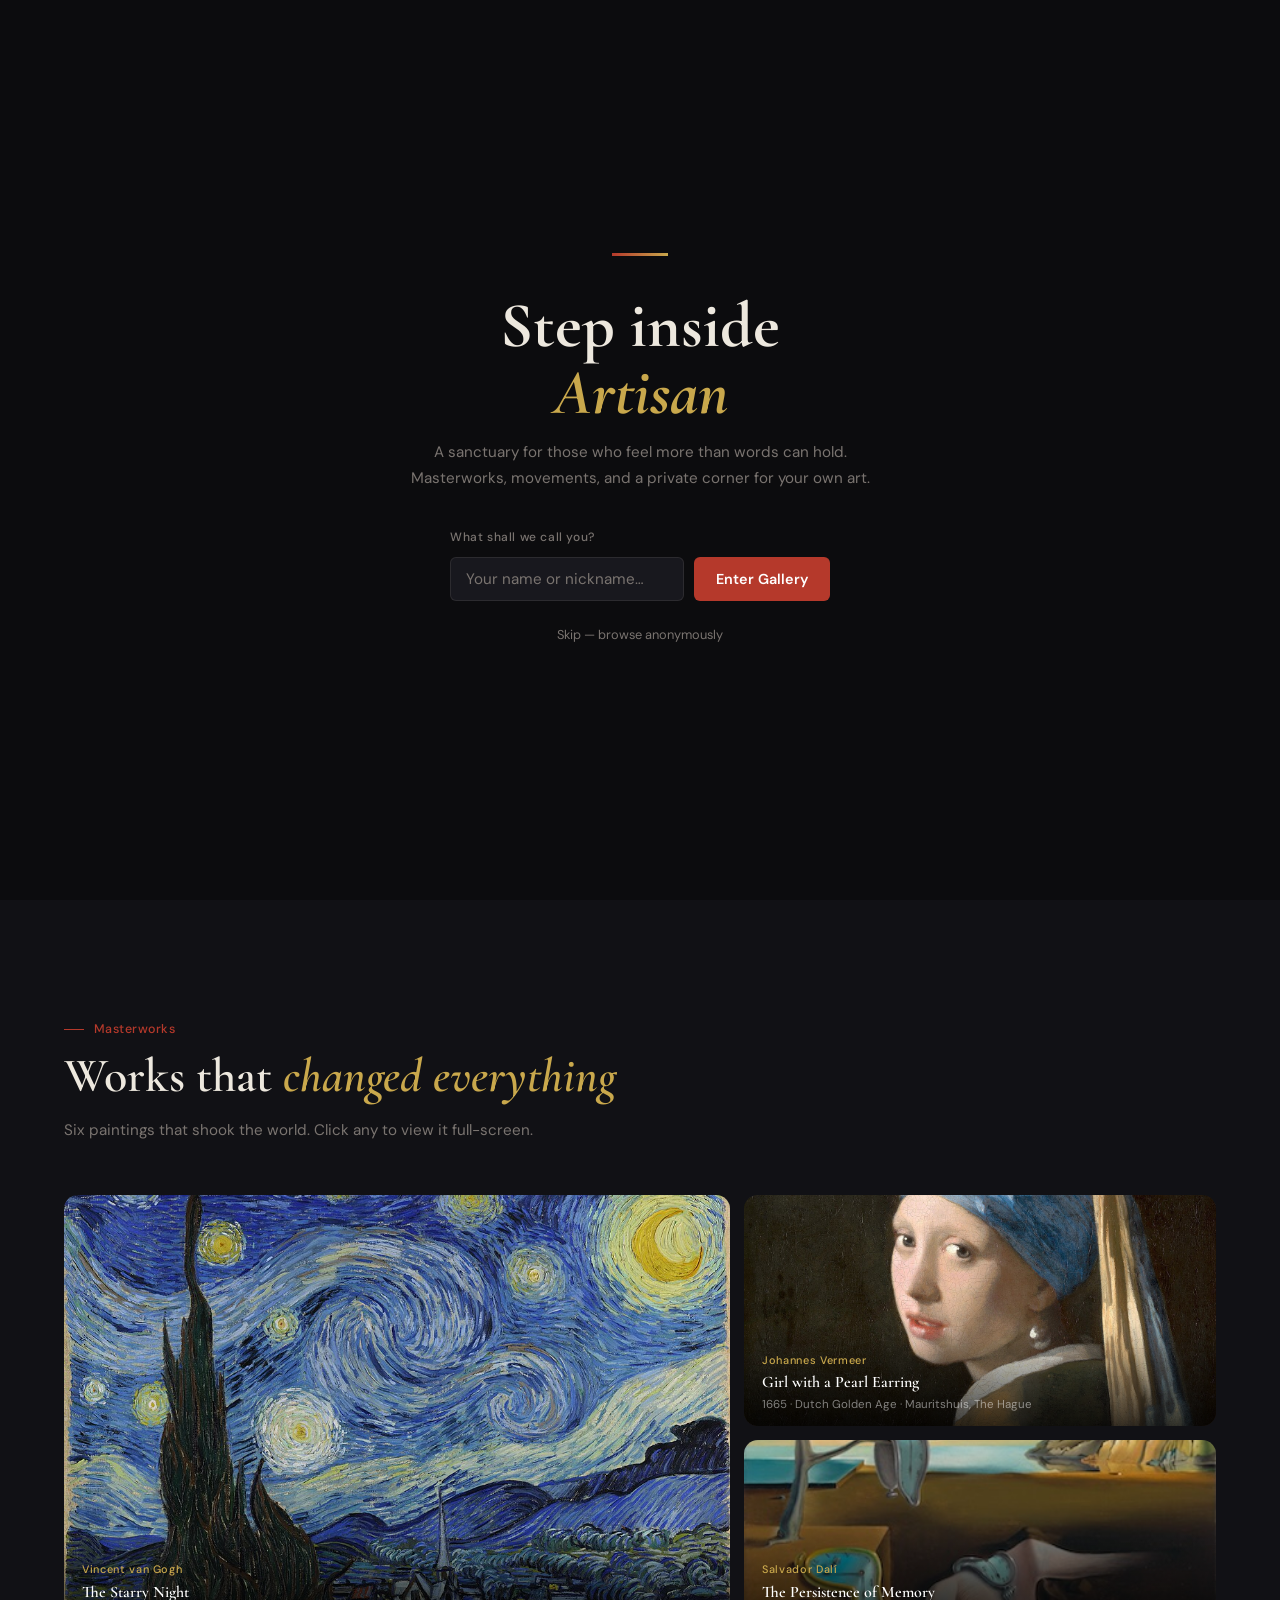
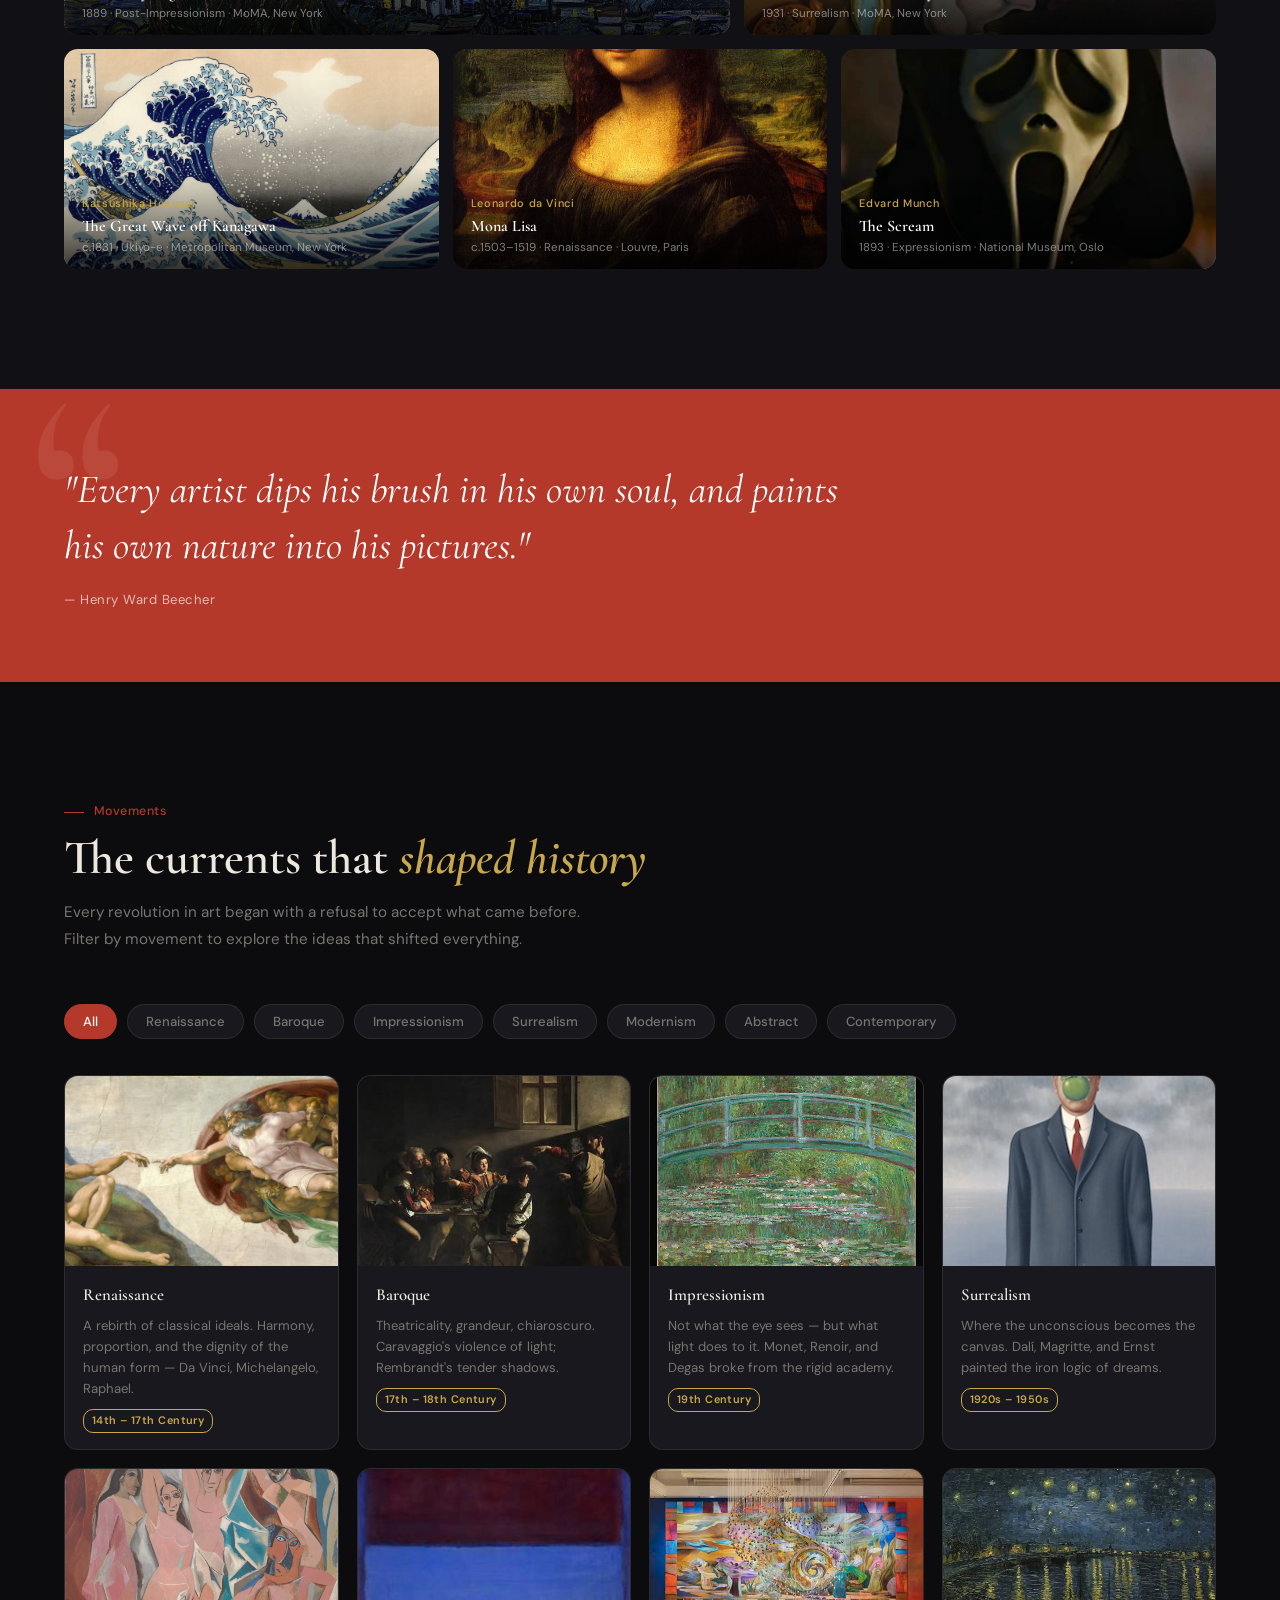
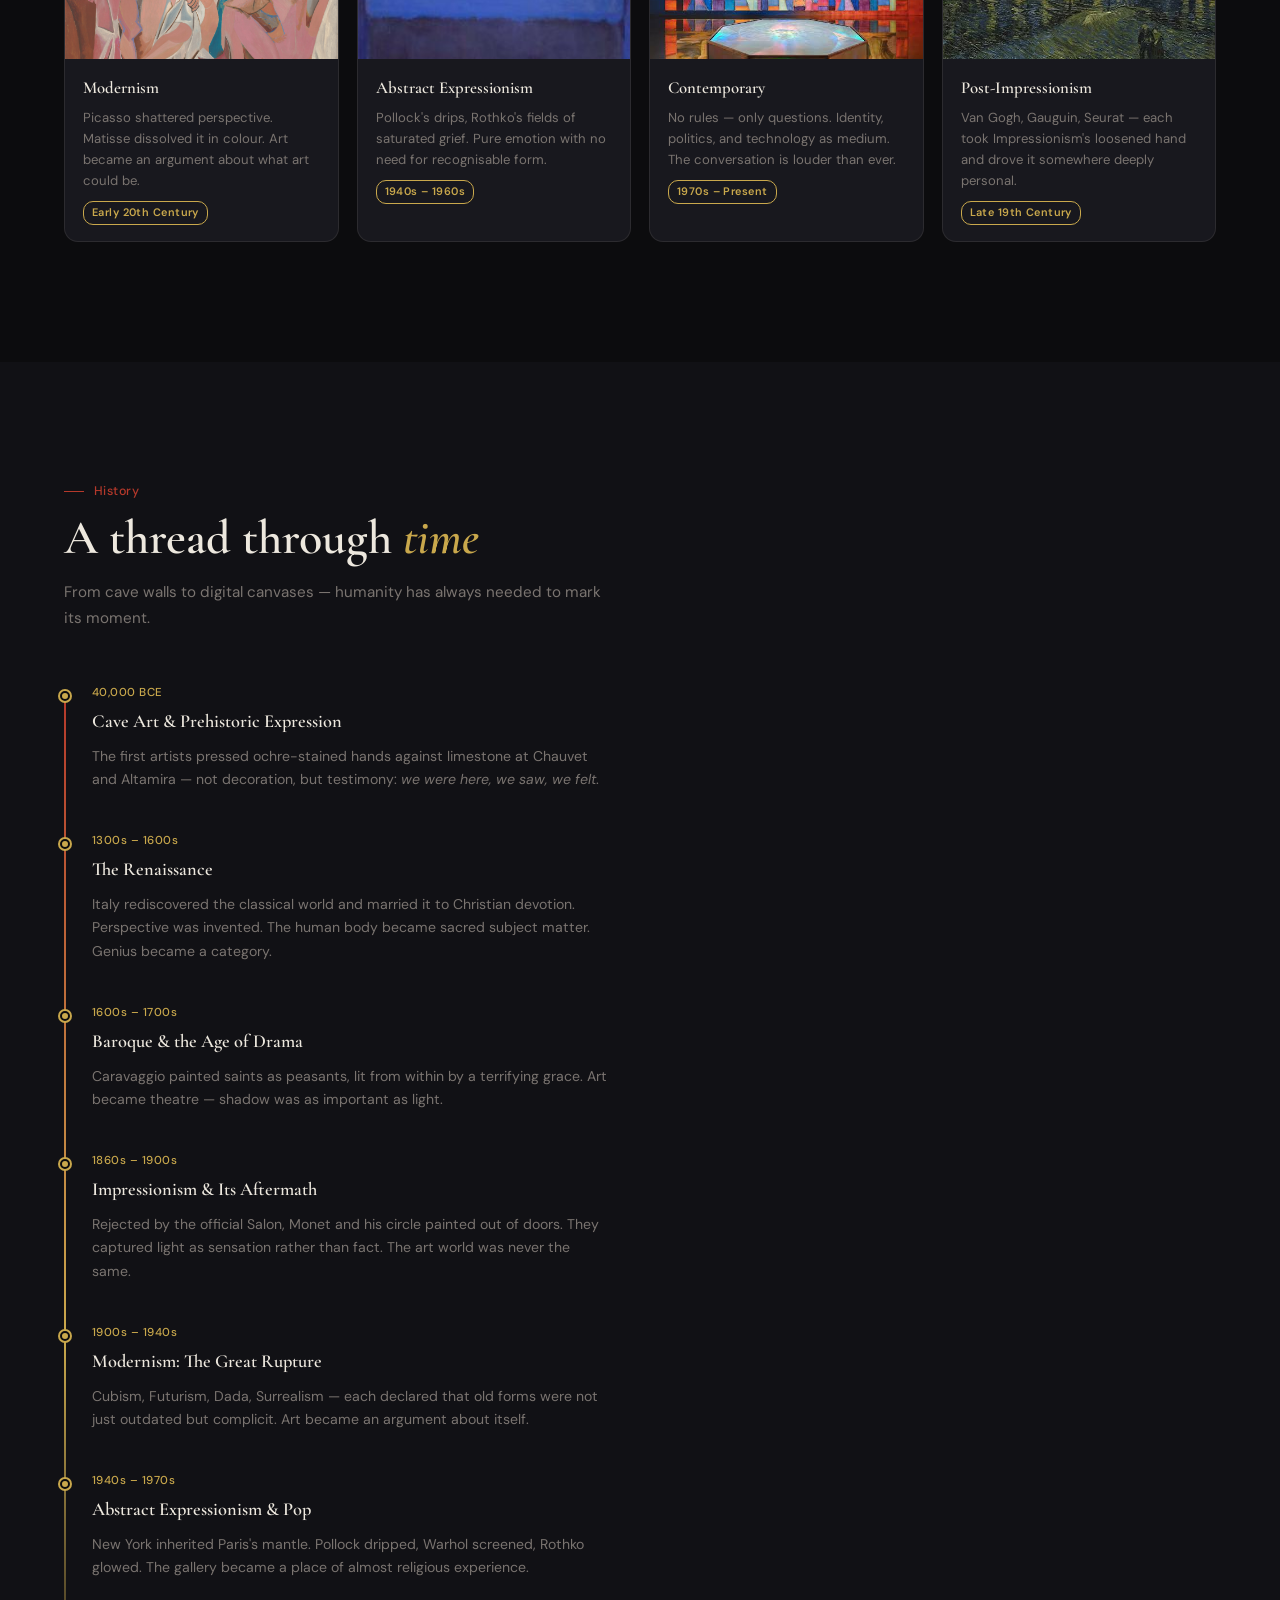
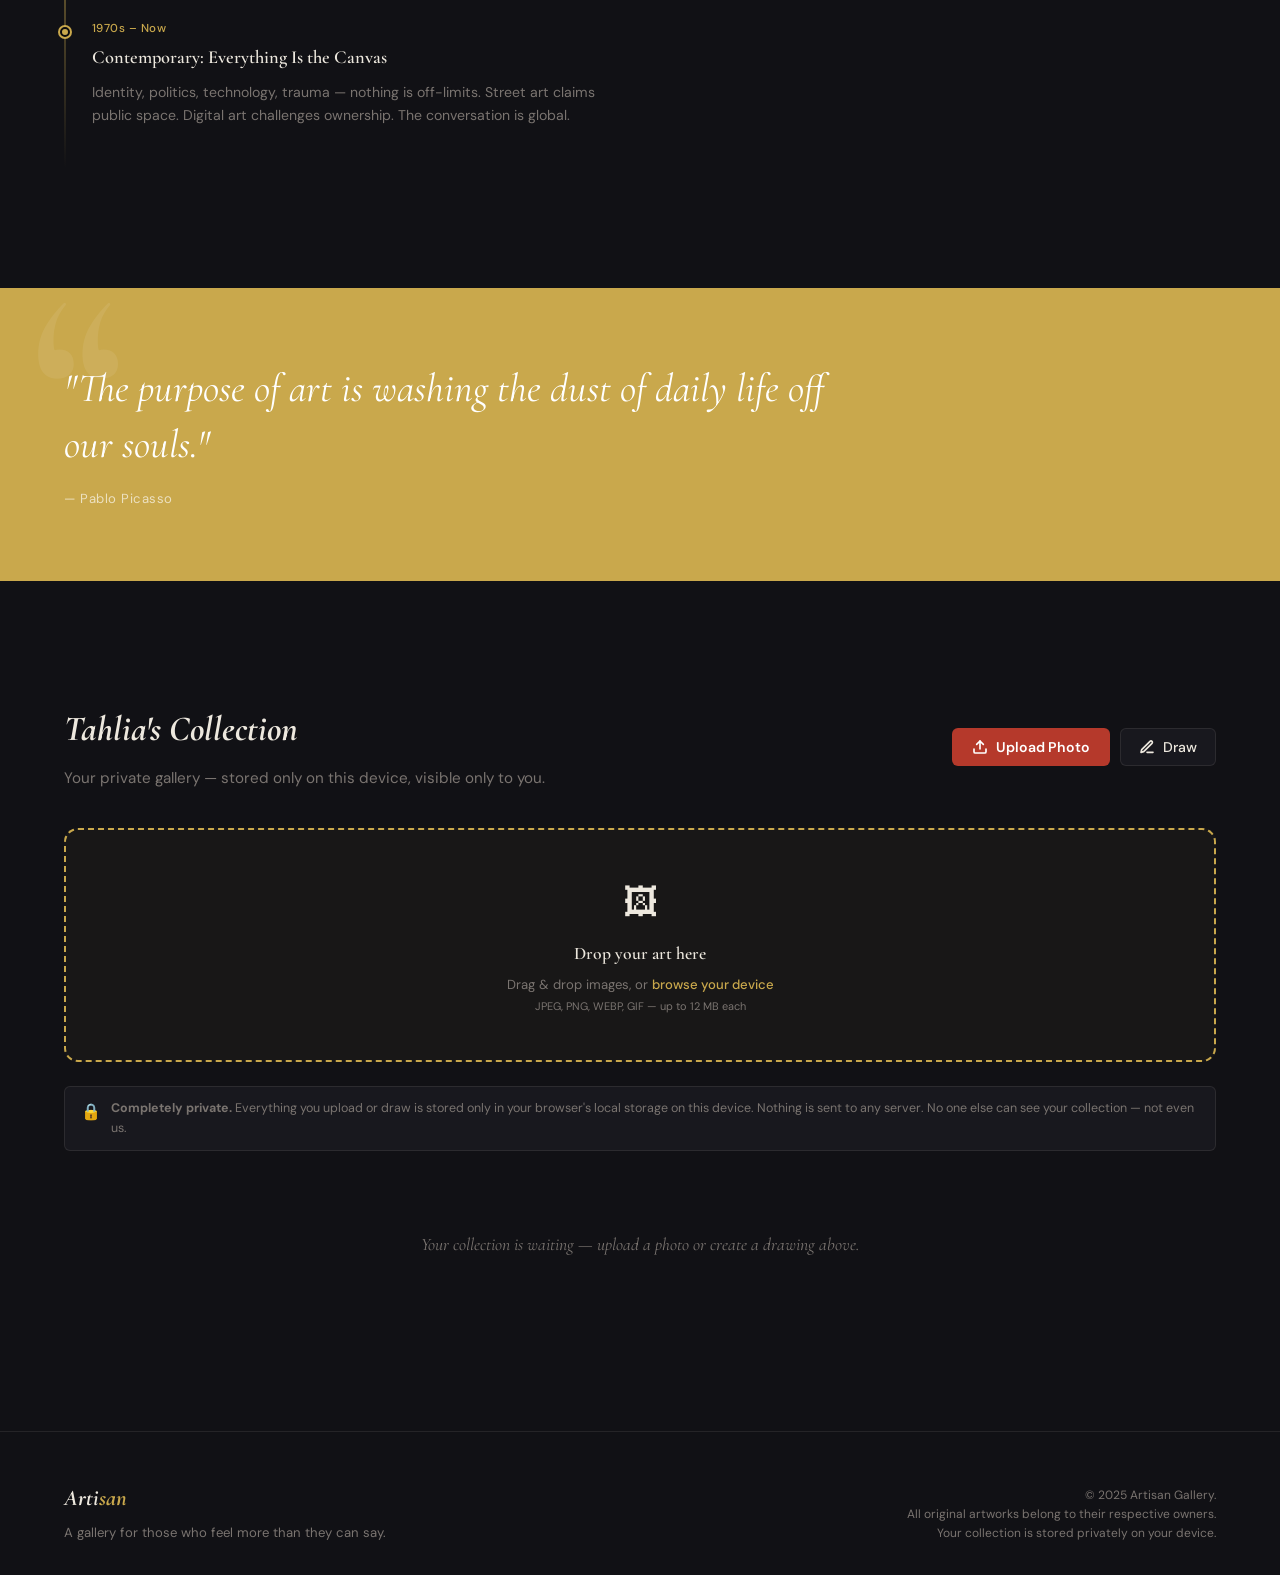
==== commit 989e8860: "Fix image source case for Mona Lisa artwork" ====
--- a/pages/art_page.html
+++ b/pages/art_page.html
@@ -199,7 +199,7 @@
 
     <!-- 5 -->
     <article class="mw-card anim anim-d2" tabindex="0" aria-label="Mona Lisa">
-      <img class="mw-img" src="../images/art_section/mona_lisa.jpg" alt="Mona Lisa — Leonardo da Vinci"
+      <img class="mw-img" src="../images/art_section/Mona_Lisa.jpg" alt="Mona Lisa — Leonardo da Vinci"
            onerror="this.className='mw-img ph-5';this.src='[data-uri]'">
       <div class="mw-veil">
         <p class="mw-artist">Leonardo da Vinci</p>
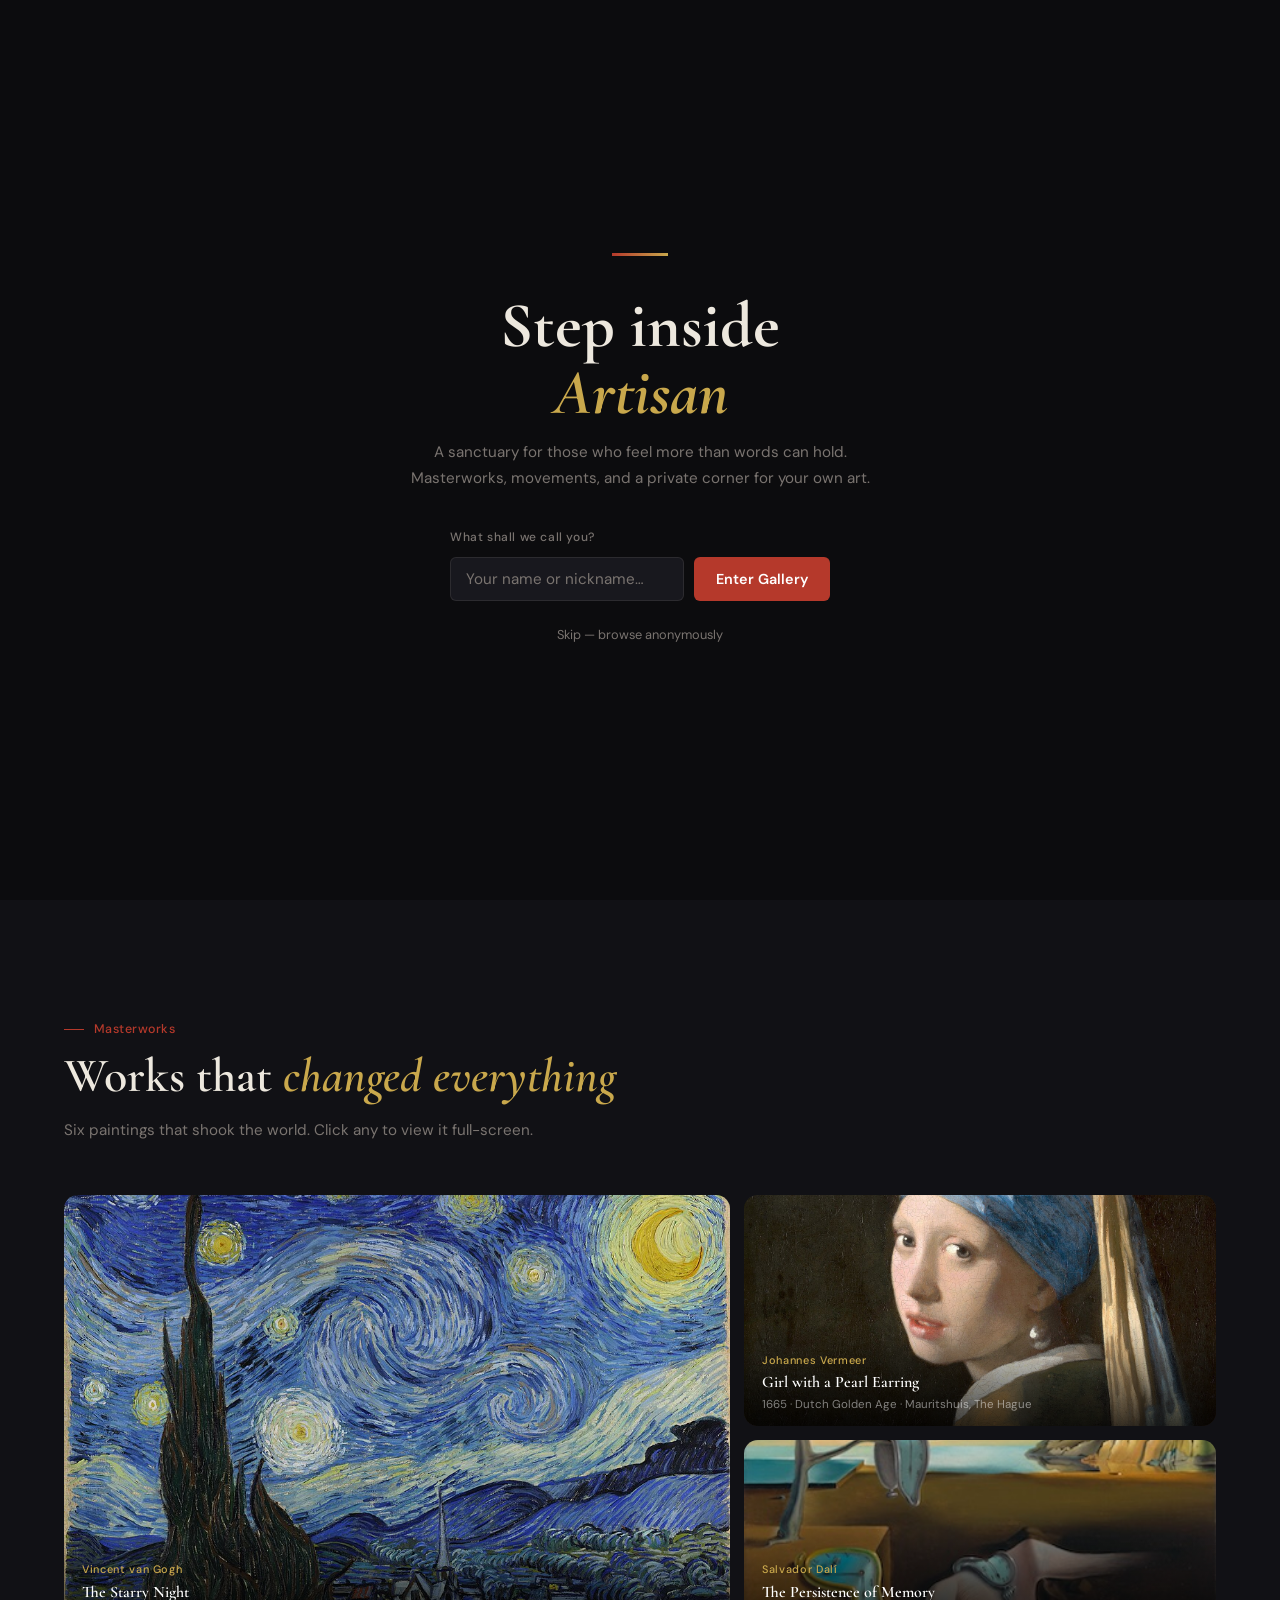
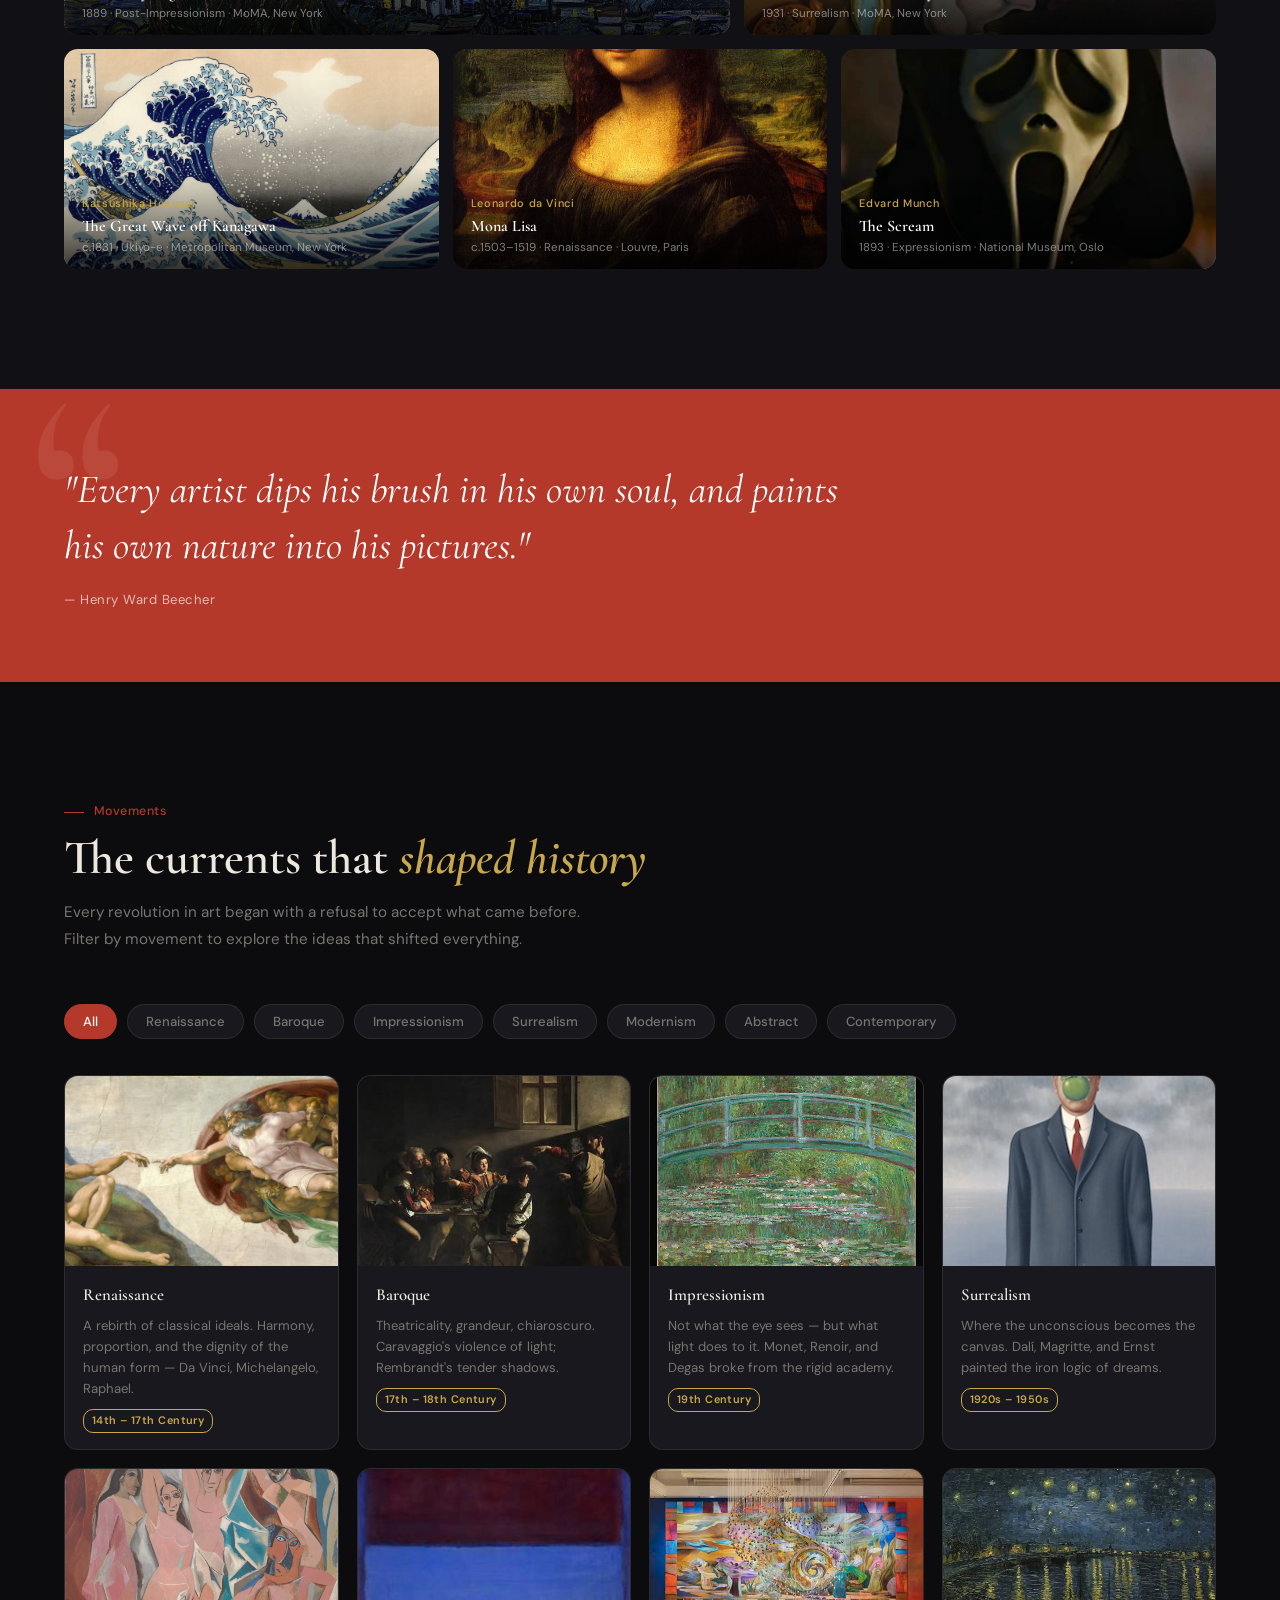
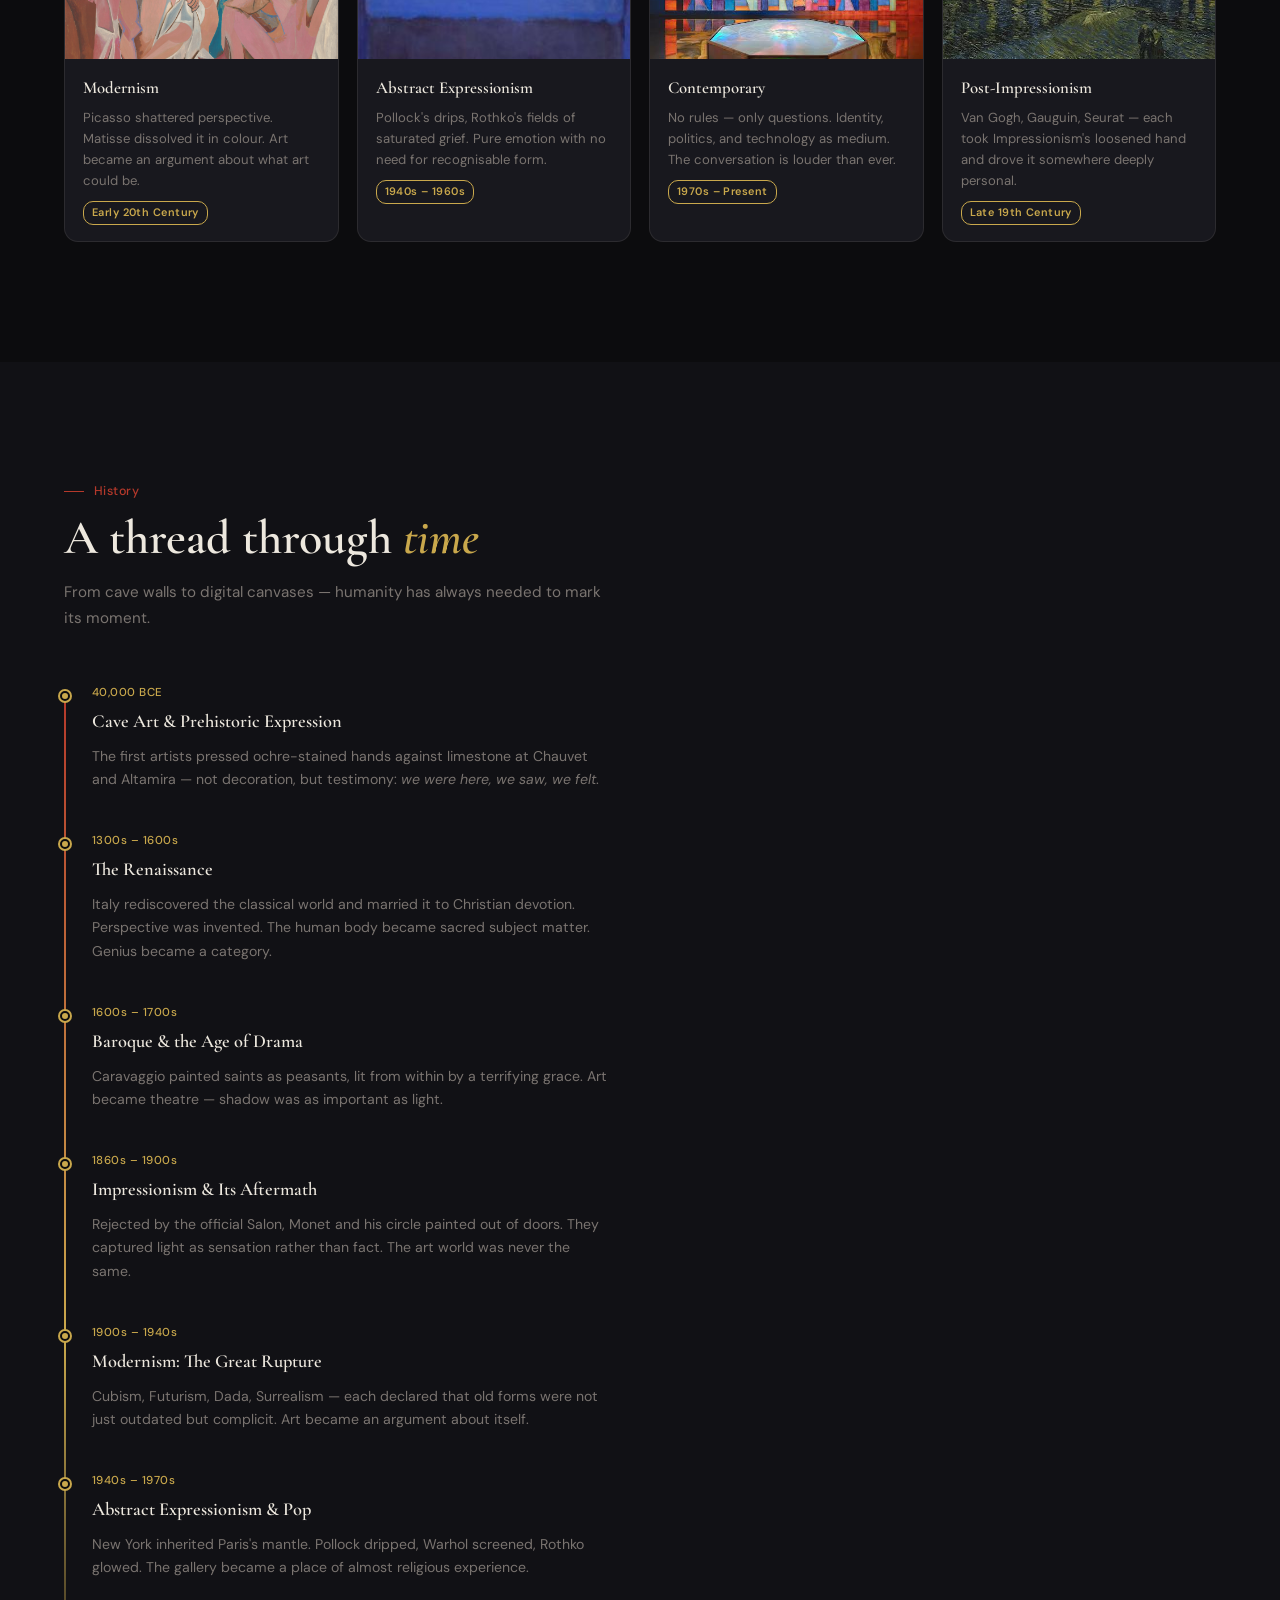
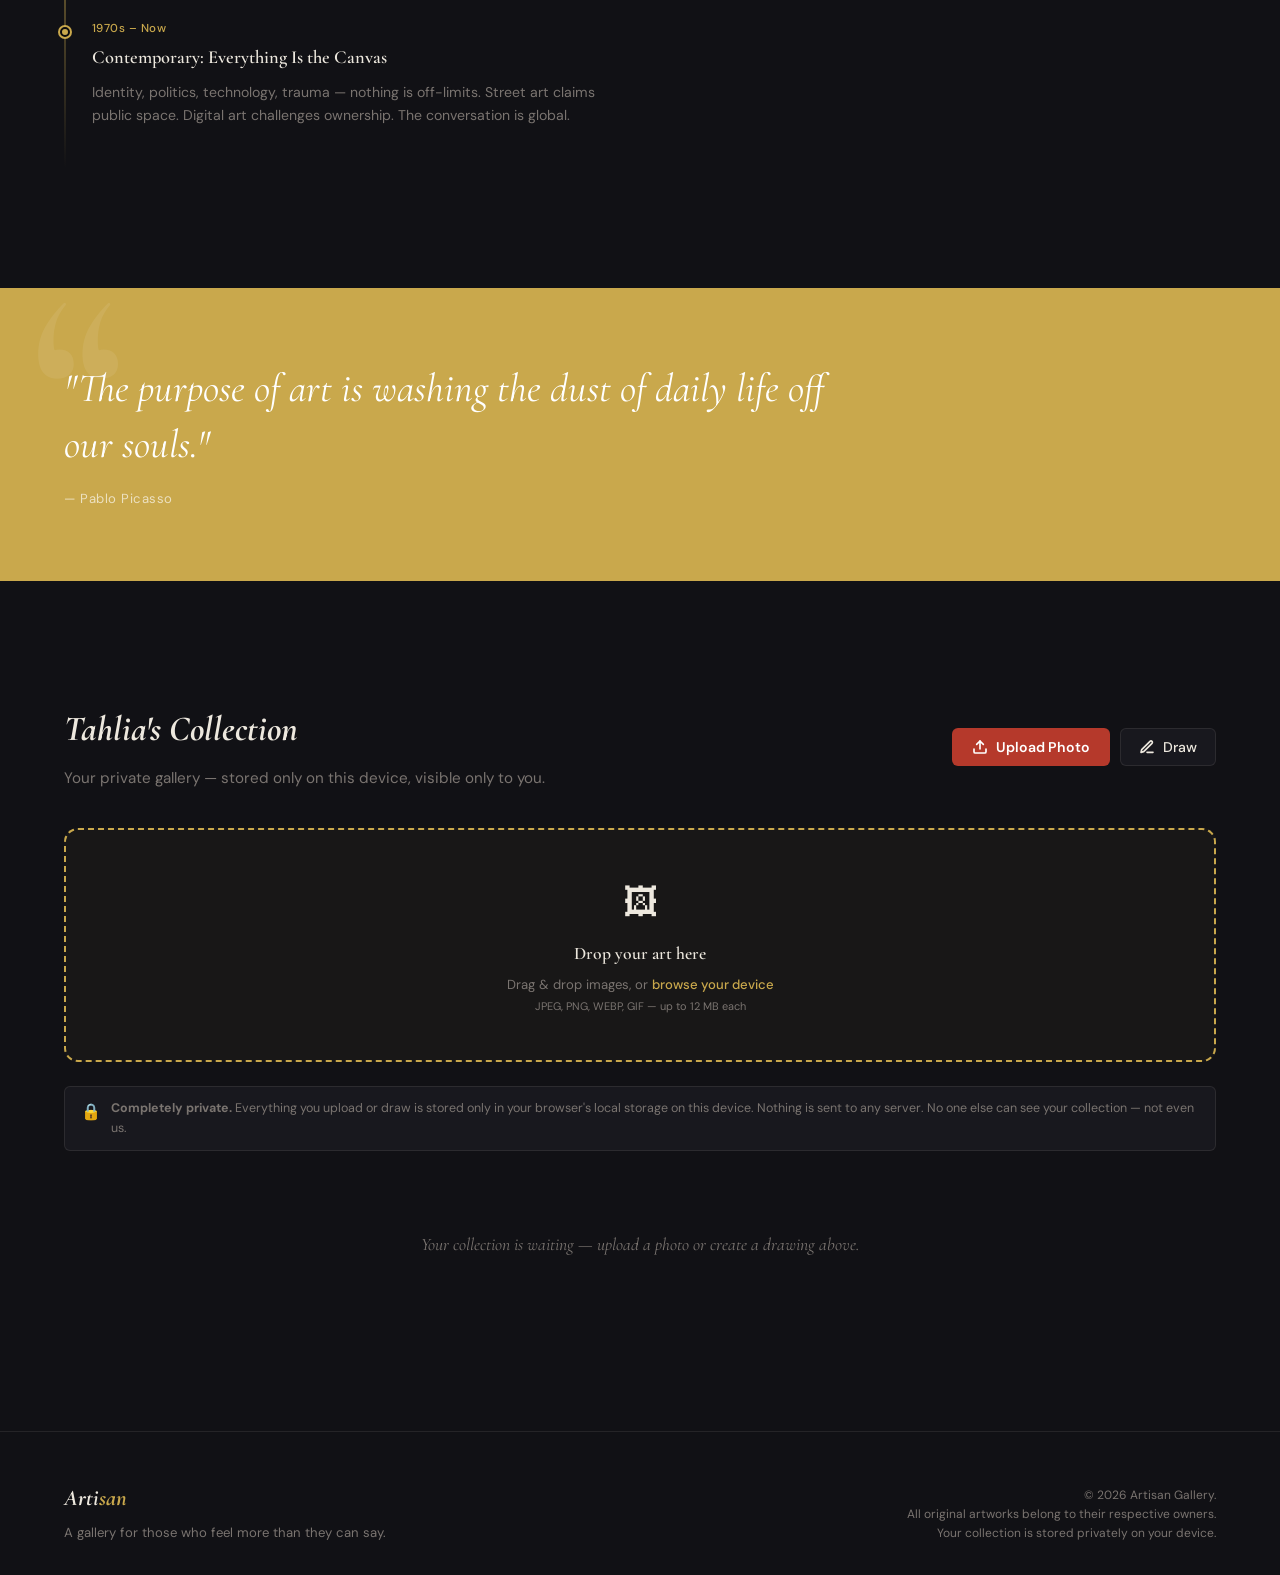
==== commit fc268440: "Update art_page.html" ====
--- a/pages/art_page.html
+++ b/pages/art_page.html
@@ -557,7 +557,7 @@
     <p class="footer-tagline">A gallery for those who feel more than they can say.</p>
   </div>
   <p class="footer-copy">
-    &copy; 2025 Artisan Gallery.<br>
+    &copy; 2026 Artisan Gallery.<br>
     All original artworks belong to their respective owners.<br>
     Your collection is stored privately on your device.
   </p>
